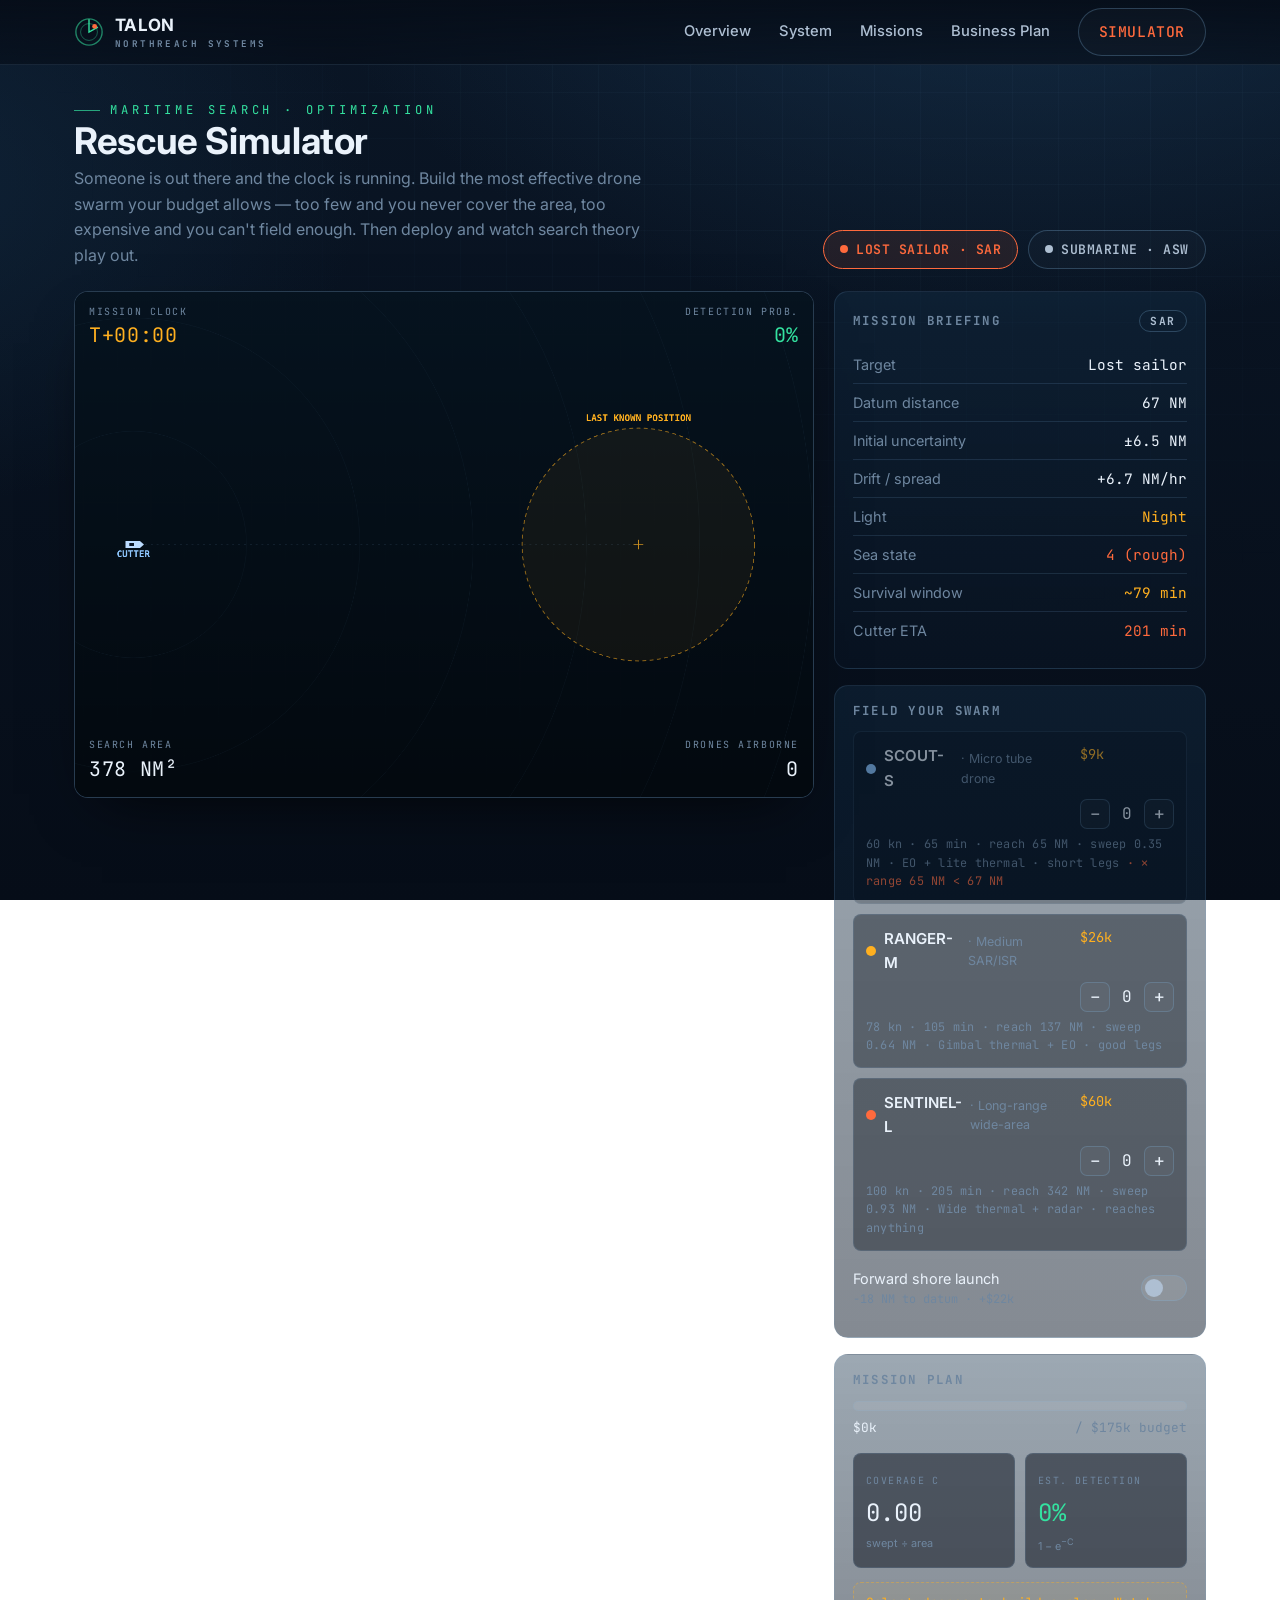
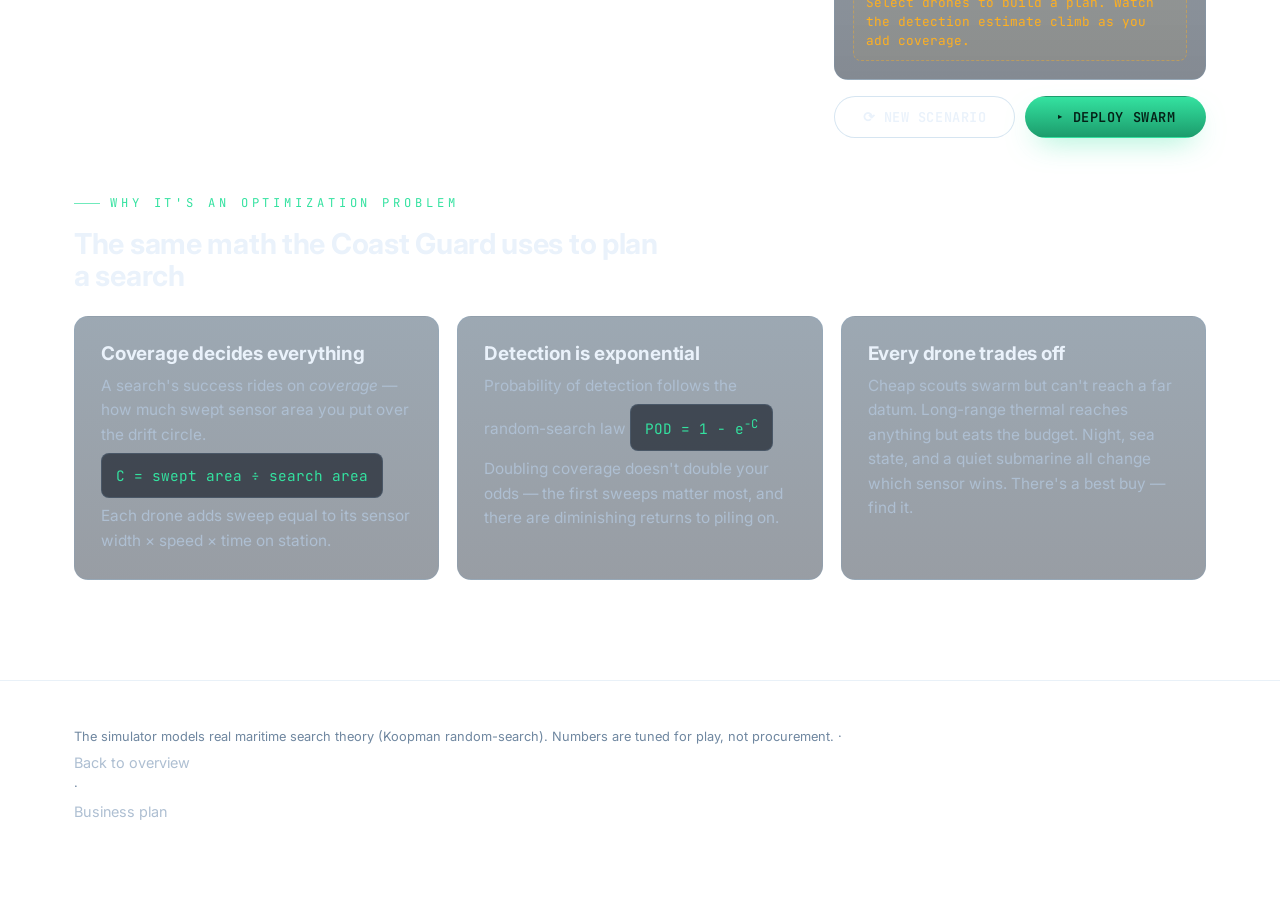
==== game.html @ 3223bbe9 "TALON rescue-drone site: landing, SAR/ASW optimization game, 405W business plan Co-Authored-By: Clau" ====
<!doctype html>
<html lang="en">
<head>
<meta charset="utf-8" />
<meta name="viewport" content="width=device-width, initial-scale=1" />
<title>Rescue Simulator — TALON | Northreach Systems</title>
<meta name="description" content="Field the right drone swarm within budget to find a lost sailor or a submarine before time runs out. A maritime search optimization game." />
<link rel="preconnect" href="https://fonts.googleapis.com">
<link rel="preconnect" href="https://fonts.gstatic.com" crossorigin>
<link href="https://fonts.googleapis.com/css2?family=Inter:wght@400;500;600;700&family=JetBrains+Mono:wght@400;600&display=swap" rel="stylesheet">
<link rel="stylesheet" href="assets/css/style.css" />
<link rel="stylesheet" href="assets/css/game.css" />
<link rel="icon" href="data:image/svg+xml,<svg xmlns='http://www.w3.org/2000/svg' viewBox='0 0 32 32'><circle cx='16' cy='16' r='14' fill='none' stroke='%2334e2a0' stroke-width='2'/><circle cx='16' cy='16' r='3' fill='%23ff6a3d'/></svg>">
</head>
<body>

<nav class="nav">
  <div class="wrap">
    <a class="brand" href="index.html">
      <svg class="mark" viewBox="0 0 32 32" fill="none" aria-hidden="true">
        <circle cx="16" cy="16" r="14" stroke="#34e2a0" stroke-width="1.5" opacity="0.55"/>
        <circle cx="16" cy="16" r="9" stroke="#34e2a0" stroke-width="1" opacity="0.4"/>
        <path d="M16 3 L16 16 L25 11" stroke="#34e2a0" stroke-width="1.5" stroke-linecap="round"/>
        <circle cx="22" cy="10" r="2.6" fill="#ff6a3d"/>
      </svg>
      <span class="wordmark">TALON<small>Northreach Systems</small></span>
    </a>
    <div class="navlinks">
      <a href="index.html">Overview</a>
      <a href="index.html#how">System</a>
      <a href="index.html#use">Missions</a>
      <a href="business-plan.html">Business Plan</a>
      <a href="game.html" class="active btn btn-ghost">Simulator</a>
    </div>
  </div>
</nav>

<main class="sim-shell">
  <div class="wrap">

    <div class="sim-head">
      <div>
        <p class="kicker">Maritime search · optimization</p>
        <h1>Rescue Simulator</h1>
        <p class="muted">Someone is out there and the clock is running. Build the most effective drone swarm your budget allows — too few and you never cover the area, too expensive and you can't field enough. Then deploy and watch search theory play out.</p>
      </div>
      <div class="modes" role="tablist" aria-label="Mission mode">
        <button class="mode-tab sar active" id="modeSar" role="tab"><span class="dot"></span>Lost Sailor · SAR</button>
        <button class="mode-tab asw" id="modeAsw" role="tab"><span class="dot"></span>Submarine · ASW</button>
      </div>
    </div>

    <div class="sim-grid">
      <!-- STAGE -->
      <div class="stage-wrap">
        <canvas id="stage" width="1520" height="1040"></canvas>
        <div class="hud">
          <div class="corner tl">
            <span class="lbl">Mission clock</span>
            <span class="big clk" id="hudClock">T+00:00</span>
          </div>
          <div class="corner tr">
            <span class="lbl">Detection prob.</span>
            <span class="big pod" id="hudPod">—</span>
          </div>
          <div class="corner bl">
            <span class="lbl" id="hudTgtLbl">Search area</span>
            <span class="big" id="hudArea">—</span>
          </div>
          <div class="corner br">
            <span class="lbl">Drones airborne</span>
            <span class="big" id="hudDrones">0</span>
          </div>
        </div>
        <div class="stage-banner" id="banner">
          <div class="head" id="bannerHead"></div>
          <div class="sub" id="bannerSub"></div>
        </div>
      </div>

      <!-- CONTROL RAIL -->
      <div class="rail">
        <div class="card">
          <h3>Mission briefing <span class="pill" id="briefMode">SAR</span></h3>
          <div id="briefBody"></div>
        </div>

        <div class="card">
          <h3>Field your swarm</h3>
          <div class="fleet" id="fleet"></div>
          <div class="toggle-row" style="margin-top:6px;">
            <div class="tlabel">Forward shore launch
              <small id="shoreNote">−18 NM to datum · +$22k</small>
            </div>
            <label class="switch"><input type="checkbox" id="shore"><span class="slot"></span></label>
          </div>
        </div>

        <div class="card">
          <h3>Mission plan</h3>
          <div class="meter">
            <div class="bar"><div class="fill" id="budgetFill"></div></div>
            <div class="nums"><span class="spent" id="spent">$0k</span><span class="muted" id="budget">/ $0k budget</span></div>
          </div>
          <div class="readout" style="margin-top:14px;">
            <div class="ro"><span class="lbl">Coverage&nbsp;C</span><div class="val" id="roC">0.00</div><div class="hint">swept ÷ area</div></div>
            <div class="ro"><span class="lbl">Est. detection</span><div class="val pod" id="roPod">0%</div><div class="hint">1 − e<sup>−C</sup></div></div>
          </div>
          <div class="advisory" id="advisory" style="margin-top:14px;">Select drones to build a plan.</div>
        </div>

        <div class="sim-actions">
          <button class="btn btn-ghost" id="newScenario">⟳ New scenario</button>
          <button class="btn btn-sonar" id="deploy">▸ Deploy swarm</button>
        </div>
      </div>
    </div>

    <!-- EXPLAINER -->
    <section class="sim-explain" style="padding:0;">
      <div class="section-head" style="margin:48px 0 24px;">
        <p class="kicker">Why it's an optimization problem</p>
        <h2 style="font-size:1.8rem;">The same math the Coast Guard uses to plan a search</h2>
      </div>
      <div class="grid cols-3">
        <div class="panel feature">
          <h3>Coverage decides everything</h3>
          <p>A search's success rides on <em>coverage</em> — how much swept sensor area you put over the drift circle. <span class="eq">C = swept area ÷ search area</span> Each drone adds sweep equal to its sensor width × speed × time on station.</p>
        </div>
        <div class="panel feature">
          <h3>Detection is exponential</h3>
          <p>Probability of detection follows the random-search law <span class="eq">POD = 1 − e<sup>−C</sup></span> Doubling coverage doesn't double your odds — the first sweeps matter most, and there are diminishing returns to piling on.</p>
        </div>
        <div class="panel feature">
          <h3>Every drone trades off</h3>
          <p>Cheap scouts swarm but can't reach a far datum. Long-range thermal reaches anything but eats the budget. Night, sea state, and a quiet submarine all change which sensor wins. There's a best buy — find it.</p>
        </div>
      </div>
    </section>

  </div>
</main>

<!-- DEBRIEF MODAL -->
<div class="modal-back" id="modalBack">
  <div class="modal">
    <div class="verdict" id="verdict">—</div>
    <p class="vsub" id="verdictSub"></p>
    <div class="scoreline">
      <div class="s"><strong id="sTime">—</strong><span id="sTimeLbl">Time to find</span></div>
      <div class="s"><strong id="sCost">—</strong><span>Spent</span></div>
      <div class="s"><strong id="sPod">—</strong><span>Detection prob.</span></div>
    </div>
    <div class="grade" id="grade"></div>
    <div class="modal-actions">
      <button class="btn btn-ghost" id="replay">⟳ Re-plan &amp; retry</button>
      <button class="btn btn-primary" id="nextScenario">▸ New scenario</button>
    </div>
  </div>
</div>

<footer>
  <div class="wrap">
    <p class="muted" style="font-size:.8rem;">The simulator models real maritime search theory (Koopman random-search). Numbers are tuned for play, not procurement. · <a href="index.html">Back to overview</a> · <a href="business-plan.html">Business plan</a></p>
  </div>
</footer>

<script src="assets/js/game.js"></script>
</body>
</html>
---- assets/css/style.css ----
/* ============================================================
   TALON — Tube-Launched Maritime Rescue Drones
   Design system + shared site styles
   Northreach Systems
   ============================================================ */

:root {
  /* Core palette — naval ops room */
  --abyss:      #060d18;
  --deep:       #0a1626;
  --navy:       #0e2236;
  --navy-2:     #143049;
  --steel:      #1d4060;
  --hairline:   rgba(120, 170, 210, 0.16);
  --hairline-2: rgba(120, 170, 210, 0.30);

  /* Signal accents */
  --rescue:     #ff6a3d;   /* rescue orange — survivors, alerts, CTAs */
  --rescue-dim: #c0431f;
  --amber:      #ffb020;   /* caution / budget */
  --sonar:      #34e2a0;   /* detection / awareness / go */
  --sonar-dim:  #1c9c6c;
  --ice:        #8fc7ff;   /* cold water / links */
  --ice-soft:   #bcdcff;

  /* Text */
  --ink:        #eaf2fb;
  --ink-soft:   #aebfd2;
  --ink-faint:  #6f87a0;

  /* Type */
  --sans: "Inter", "Segoe UI", system-ui, -apple-system, sans-serif;
  --mono: "JetBrains Mono", "SFMono-Regular", ui-monospace, "Cascadia Mono", Consolas, monospace;

  --maxw: 1180px;
  --radius: 14px;
  --radius-sm: 8px;
  --shadow: 0 24px 60px -28px rgba(0,0,0,0.8);
}

* { box-sizing: border-box; }

html { scroll-behavior: smooth; }

body {
  margin: 0;
  font-family: var(--sans);
  color: var(--ink);
  background:
    radial-gradient(1200px 700px at 80% -10%, rgba(29,64,96,0.55), transparent 60%),
    radial-gradient(900px 600px at -10% 20%, rgba(20,48,73,0.5), transparent 55%),
    linear-gradient(180deg, var(--deep), var(--abyss));
  background-attachment: fixed;
  line-height: 1.6;
  -webkit-font-smoothing: antialiased;
  text-rendering: optimizeLegibility;
}

/* faint moving sonar-grid texture behind everything */
body::before {
  content: "";
  position: fixed; inset: 0;
  background-image:
    linear-gradient(rgba(120,170,210,0.035) 1px, transparent 1px),
    linear-gradient(90deg, rgba(120,170,210,0.035) 1px, transparent 1px);
  background-size: 46px 46px;
  mask-image: radial-gradient(1100px 800px at 70% 0%, #000 30%, transparent 80%);
  pointer-events: none;
  z-index: 0;
}

main, header, footer, section { position: relative; z-index: 1; }

a { color: var(--ice); text-decoration: none; transition: color .18s; }
a:hover { color: var(--ice-soft); }

h1, h2, h3 { line-height: 1.12; letter-spacing: -0.01em; font-weight: 700; margin: 0 0 .5em; }
h1 { font-size: clamp(2.3rem, 5.2vw, 4.1rem); }
h2 { font-size: clamp(1.7rem, 3.4vw, 2.6rem); }
h3 { font-size: 1.18rem; }

p { margin: 0 0 1rem; color: var(--ink-soft); }
.lead { font-size: 1.2rem; color: var(--ink); }

.wrap { max-width: var(--maxw); margin: 0 auto; padding: 0 24px; }
section { padding: 88px 0; }
.muted { color: var(--ink-faint); }
.mono { font-family: var(--mono); }

/* eyebrow / kicker */
.kicker {
  font-family: var(--mono);
  font-size: .76rem;
  letter-spacing: 0.32em;
  text-transform: uppercase;
  color: var(--sonar);
  margin: 0 0 14px;
  display: inline-flex; align-items: center; gap: 10px;
}
.kicker::before {
  content: ""; width: 26px; height: 1px; background: var(--sonar); opacity: .7;
}

/* ---------- Top nav ---------- */
.nav {
  position: sticky; top: 0; z-index: 50;
  backdrop-filter: blur(14px);
  background: linear-gradient(180deg, rgba(6,13,24,0.92), rgba(6,13,24,0.6));
  border-bottom: 1px solid var(--hairline);
}
.nav .wrap { display: flex; align-items: center; justify-content: space-between; height: 64px; }
.brand { display: flex; align-items: center; gap: 11px; font-weight: 700; color: var(--ink); letter-spacing: .02em; }
.brand:hover { color: var(--ink); }
.brand .mark {
  width: 30px; height: 30px; flex: none;
}
.brand .wordmark { font-size: 1.06rem; }
.brand .wordmark b { color: var(--rescue); }
.brand small { display: block; font-family: var(--mono); font-size: .58rem; letter-spacing: .26em; color: var(--ink-faint); text-transform: uppercase; margin-top: -2px;}
.navlinks { display: flex; align-items: center; gap: 28px; }
.navlinks a { color: var(--ink-soft); font-size: .92rem; font-weight: 500; }
.navlinks a:hover { color: var(--ink); }
.navlinks a.active { color: var(--rescue); }
@media (max-width: 720px) {
  .navlinks a:not(.btn) { display: none; }
}

/* ---------- Buttons ---------- */
.btn {
  display: inline-flex; align-items: center; gap: 9px;
  font-family: var(--mono); font-size: .85rem; letter-spacing: .04em;
  padding: 11px 20px; border-radius: 999px;
  border: 1px solid transparent; cursor: pointer; font-weight: 600;
  transition: transform .15s, box-shadow .2s, background .2s, border-color .2s;
  text-transform: uppercase;
}
.btn:active { transform: translateY(1px); }
.btn-primary {
  background: linear-gradient(180deg, var(--rescue), var(--rescue-dim));
  color: #1a0a04; box-shadow: 0 12px 30px -12px rgba(255,106,61,0.7);
}
.btn-primary:hover { color: #1a0a04; box-shadow: 0 16px 40px -12px rgba(255,106,61,0.85); transform: translateY(-1px); }
.btn-ghost { border-color: var(--hairline-2); color: var(--ink); background: rgba(255,255,255,0.02); }
.btn-ghost:hover { border-color: var(--sonar); color: var(--ink); }
.btn-sonar { background: linear-gradient(180deg, var(--sonar), var(--sonar-dim)); color: #042016; box-shadow: 0 12px 30px -12px rgba(52,226,160,0.6); }
.btn-sonar:hover { color: #042016; transform: translateY(-1px); }
.btn[disabled] { opacity: .4; cursor: not-allowed; }

/* ---------- Hero ---------- */
.hero { padding: 96px 0 60px; overflow: hidden; }
.hero .wrap { display: grid; grid-template-columns: 1.05fr 0.95fr; gap: 48px; align-items: center; }
@media (max-width: 940px){ .hero .wrap { grid-template-columns: 1fr; } }
.hero h1 span.hl { color: var(--rescue); }
.hero .lead { max-width: 40ch; }
.hero-cta { display: flex; gap: 14px; flex-wrap: wrap; margin-top: 26px; }
.hero-stats { display: flex; gap: 30px; margin-top: 40px; flex-wrap: wrap; }
.hero-stats .stat strong { display: block; font-family: var(--mono); font-size: 1.8rem; color: var(--sonar); letter-spacing: -0.02em; }
.hero-stats .stat span { font-size: .8rem; color: var(--ink-faint); text-transform: uppercase; letter-spacing: .12em; }

/* hero art — radar scope */
.scope {
  aspect-ratio: 1; width: 100%; max-width: 460px; margin-left: auto;
  border-radius: 50%; position: relative;
  background: radial-gradient(circle at 50% 50%, rgba(52,226,160,0.08), rgba(10,22,38,0.0) 70%), var(--abyss);
  border: 1px solid var(--hairline-2);
  box-shadow: inset 0 0 80px rgba(52,226,160,0.06), var(--shadow);
  overflow: hidden;
}
.scope .ring { position: absolute; inset: 0; border-radius: 50%; border: 1px solid rgba(52,226,160,0.18); margin: auto; }
.scope .ring.r2 { inset: 18%; }
.scope .ring.r3 { inset: 36%; }
.scope .ring.r4 { inset: 54%; }
.scope .cross-h, .scope .cross-v { position: absolute; background: rgba(52,226,160,0.14); }
.scope .cross-h { left: 0; right: 0; top: 50%; height: 1px; }
.scope .cross-v { top: 0; bottom: 0; left: 50%; width: 1px; }
.scope .sweep {
  position: absolute; inset: 0; border-radius: 50%;
  background: conic-gradient(from 0deg, rgba(52,226,160,0.0) 0deg, rgba(52,226,160,0.0) 300deg, rgba(52,226,160,0.28) 350deg, rgba(52,226,160,0.55) 360deg);
  animation: sweep 4s linear infinite;
}
@keyframes sweep { to { transform: rotate(360deg); } }
.scope .blip {
  position: absolute; width: 11px; height: 11px; border-radius: 50%;
  background: var(--rescue); box-shadow: 0 0 14px 3px rgba(255,106,61,0.8);
  animation: ping 4s ease-out infinite;
}
.scope .blip.b1 { top: 33%; left: 62%; animation-delay: .6s; }
.scope .blip.b2 { top: 60%; left: 40%; animation-delay: 2.1s; }
@keyframes ping { 0%,70%{ opacity: 0; transform: scale(.4);} 78%{opacity:1; transform: scale(1);} 100%{opacity:.15; transform: scale(1);} }
.scope .ship { position: absolute; top: 50%; left: 50%; width: 9px; height: 9px; transform: translate(-50%,-50%); background: var(--ice); border-radius: 2px; box-shadow: 0 0 10px var(--ice); }

@media (prefers-reduced-motion: reduce){ .scope .sweep, .scope .blip { animation: none; } }

/* ---------- Cards / panels ---------- */
.panel {
  background: linear-gradient(180deg, rgba(20,48,73,0.42), rgba(10,22,38,0.42));
  border: 1px solid var(--hairline);
  border-radius: var(--radius);
  padding: 26px;
}
.panel:hover { border-color: var(--hairline-2); }

.grid { display: grid; gap: 22px; }
.grid.cols-3 { grid-template-columns: repeat(3, 1fr); }
.grid.cols-2 { grid-template-columns: repeat(2, 1fr); }
.grid.cols-4 { grid-template-columns: repeat(4, 1fr); }
@media (max-width: 900px){ .grid.cols-3, .grid.cols-4 { grid-template-columns: 1fr 1fr; } }
@media (max-width: 600px){ .grid.cols-2, .grid.cols-3, .grid.cols-4 { grid-template-columns: 1fr; } }

.feature .ic {
  width: 42px; height: 42px; border-radius: 10px; display: grid; place-items: center;
  background: rgba(52,226,160,0.1); border: 1px solid rgba(52,226,160,0.22); margin-bottom: 16px;
  color: var(--sonar);
}
.feature h3 { color: var(--ink); }
.feature p { font-size: .96rem; margin: 0; }

.section-head { max-width: 60ch; margin-bottom: 44px; }

/* use-case split */
.usecase { display: grid; grid-template-columns: 1fr 1fr; gap: 22px; }
@media (max-width: 820px){ .usecase { grid-template-columns: 1fr; } }
.usecase .panel { padding: 30px; }
.usecase .tag {
  font-family: var(--mono); font-size: .72rem; letter-spacing: .2em; text-transform: uppercase;
  padding: 5px 12px; border-radius: 999px; display: inline-block; margin-bottom: 16px;
}
.usecase .tag.sar { color: var(--rescue); background: rgba(255,106,61,0.12); border: 1px solid rgba(255,106,61,0.3); }
.usecase .tag.isr { color: var(--sonar); background: rgba(52,226,160,0.1); border: 1px solid rgba(52,226,160,0.3); }
.usecase ul { margin: 14px 0 0; padding: 0; list-style: none; }
.usecase li { padding: 8px 0 8px 26px; position: relative; color: var(--ink-soft); font-size: .96rem; border-top: 1px solid var(--hairline); }
.usecase li:first-child { border-top: none; }
.usecase li::before { content: "▸"; position: absolute; left: 4px; color: var(--sonar); }

/* timeline / story */
.story { display: grid; gap: 0; counter-reset: step; }
.story .step { display: grid; grid-template-columns: 64px 1fr; gap: 20px; padding: 22px 0; border-top: 1px solid var(--hairline); }
.story .step:first-child { border-top: none; }
.story .step .n {
  counter-increment: step; font-family: var(--mono); font-size: 1.1rem; color: var(--rescue);
  width: 46px; height: 46px; border-radius: 50%; display: grid; place-items: center;
  border: 1px solid rgba(255,106,61,0.4); background: rgba(255,106,61,0.06);
}
.story .step h3 { color: var(--ink); margin-bottom: 4px; }
.story .step p { margin: 0; }
.story .step .clock { font-family: var(--mono); color: var(--amber); font-size: .82rem; letter-spacing: .08em; }

/* stat strip */
.strip { display: grid; grid-template-columns: repeat(4,1fr); gap: 1px; background: var(--hairline); border-radius: var(--radius); overflow: hidden; border: 1px solid var(--hairline); }
@media (max-width: 700px){ .strip { grid-template-columns: 1fr 1fr; } }
.strip .cell { background: var(--deep); padding: 26px 22px; }
.strip .cell strong { display: block; font-family: var(--mono); font-size: 2rem; color: var(--ink); letter-spacing: -.02em; }
.strip .cell strong.acc { color: var(--rescue); }
.strip .cell strong.son { color: var(--sonar); }
.strip .cell span { font-size: .82rem; color: var(--ink-faint); }

/* CTA banner */
.cta-band { text-align: center; padding: 76px 0; }
.cta-band .panel { padding: 52px; background: linear-gradient(180deg, rgba(255,106,61,0.1), rgba(10,22,38,0.4)); border-color: rgba(255,106,61,0.25); }

/* footer */
footer { border-top: 1px solid var(--hairline); padding: 46px 0 60px; margin-top: 40px; }
footer .wrap { display: flex; justify-content: space-between; gap: 24px; flex-wrap: wrap; align-items: flex-start; }
footer .col h4 { font-family: var(--mono); font-size: .72rem; letter-spacing: .2em; text-transform: uppercase; color: var(--ink-faint); margin: 0 0 12px; }
footer a { display: block; color: var(--ink-soft); font-size: .9rem; padding: 3px 0; }
footer .fineprint { color: var(--ink-faint); font-size: .8rem; max-width: 34ch; }

/* generic helpers */
.center { text-align: center; }
.mt-0 { margin-top: 0; } .mb-0 { margin-bottom: 0; }
.divider { height: 1px; background: var(--hairline); border: none; margin: 0; }
.pill { font-family: var(--mono); font-size: .7rem; letter-spacing: .14em; text-transform: uppercase; padding: 4px 10px; border-radius: 999px; border: 1px solid var(--hairline-2); color: var(--ink-soft); }
---- assets/css/game.css ----
/* ============================================================
   TALON Rescue Simulator — game-specific styles
   ============================================================ */

.sim-shell { padding: 28px 0 60px; }
.sim-head { display:flex; align-items:flex-end; justify-content:space-between; gap:20px; flex-wrap:wrap; margin-bottom: 22px; }
.sim-head h1 { font-size: clamp(1.6rem, 3vw, 2.3rem); margin:0; }
.sim-head p { margin:.3rem 0 0; max-width: 58ch; }

/* mode tabs */
.modes { display:flex; gap:10px; }
.mode-tab {
  font-family: var(--mono); font-size:.82rem; letter-spacing:.04em; text-transform:uppercase;
  padding:10px 16px; border-radius:999px; cursor:pointer; font-weight:600;
  border:1px solid var(--hairline-2); color:var(--ink-soft); background:rgba(255,255,255,0.02);
  display:inline-flex; align-items:center; gap:8px; transition:.18s;
}
.mode-tab .dot { width:8px; height:8px; border-radius:50%; background:currentColor; }
.mode-tab:hover { color:var(--ink); }
.mode-tab.active.sar { color:var(--rescue); border-color:var(--rescue); background:rgba(255,106,61,0.1); }
.mode-tab.active.asw { color:var(--sonar); border-color:var(--sonar); background:rgba(52,226,160,0.1); }

/* layout: canvas + control rail */
.sim-grid { display:grid; grid-template-columns: 1fr 372px; gap:20px; align-items:start; }
@media (max-width: 980px){ .sim-grid { grid-template-columns: 1fr; } }

.stage-wrap {
  position:relative; border:1px solid var(--hairline-2); border-radius:var(--radius);
  overflow:hidden; background:var(--abyss); box-shadow: var(--shadow);
}
#stage { display:block; width:100%; height:auto; background:#04101c; }

/* HUD overlay on canvas */
.hud { position:absolute; inset:0; pointer-events:none; font-family:var(--mono); }
.hud .corner { position:absolute; padding:12px 14px; font-size:.72rem; letter-spacing:.06em; color:var(--ink-soft); }
.hud .tl { top:0; left:0; }
.hud .tr { top:0; right:0; text-align:right; }
.hud .bl { bottom:0; left:0; }
.hud .br { bottom:0; right:0; text-align:right; }
.hud .big { font-size:1.25rem; color:var(--ink); }
.hud .lbl { color:var(--ink-faint); font-size:.62rem; text-transform:uppercase; letter-spacing:.16em; display:block; }
.hud .pod { color:var(--sonar); }
.hud .clk { color:var(--amber); }

.stage-banner {
  position:absolute; top:50%; left:50%; transform:translate(-50%,-50%);
  font-family:var(--mono); text-align:center; pointer-events:none; opacity:0; transition:opacity .4s;
}
.stage-banner.show { opacity:1; }
.stage-banner .head { font-size:1.8rem; font-weight:700; letter-spacing:.04em; }
.stage-banner .sub { font-size:.82rem; color:var(--ink-soft); margin-top:6px; letter-spacing:.1em; }

/* control rail */
.rail { display:flex; flex-direction:column; gap:16px; }
.card { background: linear-gradient(180deg, rgba(20,48,73,0.42), rgba(10,22,38,0.5)); border:1px solid var(--hairline); border-radius:var(--radius); padding:18px; }
.card h3 { font-size:.78rem; font-family:var(--mono); letter-spacing:.18em; text-transform:uppercase; color:var(--ink-faint); margin:0 0 14px; display:flex; justify-content:space-between; align-items:center;}

/* briefing rows */
.brief-row { display:flex; justify-content:space-between; padding:7px 0; border-top:1px solid var(--hairline); font-size:.9rem; }
.brief-row:first-of-type { border-top:none; }
.brief-row .k { color:var(--ink-faint); }
.brief-row .v { font-family:var(--mono); color:var(--ink); }
.brief-row .v.warn { color:var(--amber); }
.brief-row .v.bad { color:var(--rescue); }
.brief-row .v.good { color:var(--sonar); }

/* drone catalog rows */
.fleet { display:flex; flex-direction:column; gap:10px; }
.drone {
  display:grid; grid-template-columns: 1fr auto; gap:6px 12px;
  padding:12px; border:1px solid var(--hairline); border-radius:var(--radius-sm);
  background:rgba(6,13,24,0.4); transition:border-color .15s;
}
.drone.reachable-no { opacity:.55; }
.drone .dname { font-weight:600; font-size:.94rem; display:flex; align-items:center; gap:8px; }
.drone .dname .swatch { width:10px; height:10px; border-radius:50%; flex:none; }
.drone .dcost { font-family:var(--mono); color:var(--amber); font-size:.85rem; }
.drone .dspec { grid-column:1 / -1; font-size:.74rem; color:var(--ink-faint); font-family:var(--mono); letter-spacing:.02em; }
.drone .dspec .reach-flag { color:var(--rescue); }
.stepper { display:flex; align-items:center; gap:0; grid-column:2; align-self:center; }
.stepper button {
  width:30px; height:30px; border:1px solid var(--hairline-2); background:rgba(255,255,255,0.03);
  color:var(--ink); font-size:1.1rem; cursor:pointer; line-height:1; border-radius:7px; font-family:var(--mono);
}
.stepper button:hover { border-color:var(--sonar); color:var(--sonar); }
.stepper .count { width:34px; text-align:center; font-family:var(--mono); font-size:1rem; }

/* toggles */
.toggle-row { display:flex; align-items:center; justify-content:space-between; padding:10px 0; }
.toggle-row .tlabel { font-size:.9rem; }
.toggle-row .tlabel small { display:block; color:var(--ink-faint); font-size:.74rem; font-family:var(--mono); }
.switch { position:relative; width:46px; height:26px; flex:none; }
.switch input { opacity:0; width:0; height:0; }
.switch .slot { position:absolute; inset:0; background:rgba(255,255,255,0.08); border:1px solid var(--hairline-2); border-radius:999px; transition:.2s; cursor:pointer; }
.switch .slot::before { content:""; position:absolute; width:18px; height:18px; left:3px; top:3px; background:var(--ink-soft); border-radius:50%; transition:.2s; }
.switch input:checked + .slot { background:rgba(52,226,160,0.25); border-color:var(--sonar); }
.switch input:checked + .slot::before { transform:translateX(20px); background:var(--sonar); }

/* budget + readout */
.meter { margin-top:4px; }
.meter .bar { height:10px; border-radius:999px; background:rgba(255,255,255,0.06); overflow:hidden; border:1px solid var(--hairline); }
.meter .fill { height:100%; background:linear-gradient(90deg, var(--sonar), var(--amber)); width:0%; transition:width .25s; }
.meter .fill.over { background:linear-gradient(90deg, var(--rescue), var(--rescue-dim)); }
.meter .nums { display:flex; justify-content:space-between; font-family:var(--mono); font-size:.8rem; margin-top:7px; }
.meter .nums .spent { color:var(--ink); } .meter .nums .spent.over { color:var(--rescue); }

.readout { display:grid; grid-template-columns:1fr 1fr; gap:10px; }
.readout .ro { background:rgba(6,13,24,0.5); border:1px solid var(--hairline); border-radius:var(--radius-sm); padding:12px; }
.readout .ro .lbl { font-size:.62rem; text-transform:uppercase; letter-spacing:.14em; color:var(--ink-faint); font-family:var(--mono); }
.readout .ro .val { font-family:var(--mono); font-size:1.5rem; color:var(--ink); margin-top:3px; }
.readout .ro .val.pod { color:var(--sonar); }
.readout .ro .val.warn { color:var(--amber); }
.readout .ro .val.bad { color:var(--rescue); }
.readout .ro .hint { font-size:.68rem; color:var(--ink-faint); margin-top:2px; }

.advisory { font-size:.8rem; color:var(--amber); font-family:var(--mono); line-height:1.5; padding:10px 12px; border:1px dashed rgba(255,176,32,0.4); border-radius:var(--radius-sm); background:rgba(255,176,32,0.05); }
.advisory.good { color:var(--sonar); border-color:rgba(52,226,160,0.35); background:rgba(52,226,160,0.05); }

.sim-actions { display:flex; gap:10px; }
.sim-actions .btn { flex:1; justify-content:center; }

/* debrief modal */
.modal-back { position:fixed; inset:0; background:rgba(4,8,16,0.78); backdrop-filter:blur(6px); z-index:100; display:none; align-items:center; justify-content:center; padding:24px; }
.modal-back.show { display:flex; }
.modal { max-width:560px; width:100%; background:linear-gradient(180deg, var(--navy), var(--deep)); border:1px solid var(--hairline-2); border-radius:var(--radius); padding:32px; box-shadow:var(--shadow); }
.modal .verdict { font-family:var(--mono); font-size:2rem; font-weight:700; margin:0 0 4px; letter-spacing:.02em; }
.modal .verdict.found { color:var(--sonar); }
.modal .verdict.lost { color:var(--rescue); }
.modal .vsub { color:var(--ink-soft); margin-bottom:22px; }
.modal .scoreline { display:grid; grid-template-columns:repeat(3,1fr); gap:1px; background:var(--hairline); border:1px solid var(--hairline); border-radius:var(--radius-sm); overflow:hidden; margin-bottom:20px; }
.modal .scoreline .s { background:var(--deep); padding:16px; text-align:center; }
.modal .scoreline .s strong { display:block; font-family:var(--mono); font-size:1.4rem; color:var(--ink); }
.modal .scoreline .s span { font-size:.7rem; color:var(--ink-faint); text-transform:uppercase; letter-spacing:.1em; }
.modal .grade { font-family:var(--mono); font-size:.85rem; padding:14px 16px; border-radius:var(--radius-sm); margin-bottom:22px; line-height:1.6; }
.modal .grade.a { background:rgba(52,226,160,0.08); border:1px solid rgba(52,226,160,0.3); color:var(--ice-soft); }
.modal .grade.b { background:rgba(255,176,32,0.07); border:1px solid rgba(255,176,32,0.3); color:var(--ice-soft); }
.modal .grade.c { background:rgba(255,106,61,0.08); border:1px solid rgba(255,106,61,0.3); color:var(--ice-soft); }
.modal .grade .badge { font-weight:600; }
.modal-actions { display:flex; gap:12px; }
.modal-actions .btn { flex:1; justify-content:center; }

/* explainer below sim */
.sim-explain { margin-top:48px; }
.sim-explain .grid { gap:18px; }
.eq { font-family:var(--mono); color:var(--sonar); background:rgba(6,13,24,0.6); border:1px solid var(--hairline); border-radius:var(--radius-sm); padding:10px 14px; display:inline-block; margin:6px 0; font-size:.9rem; }
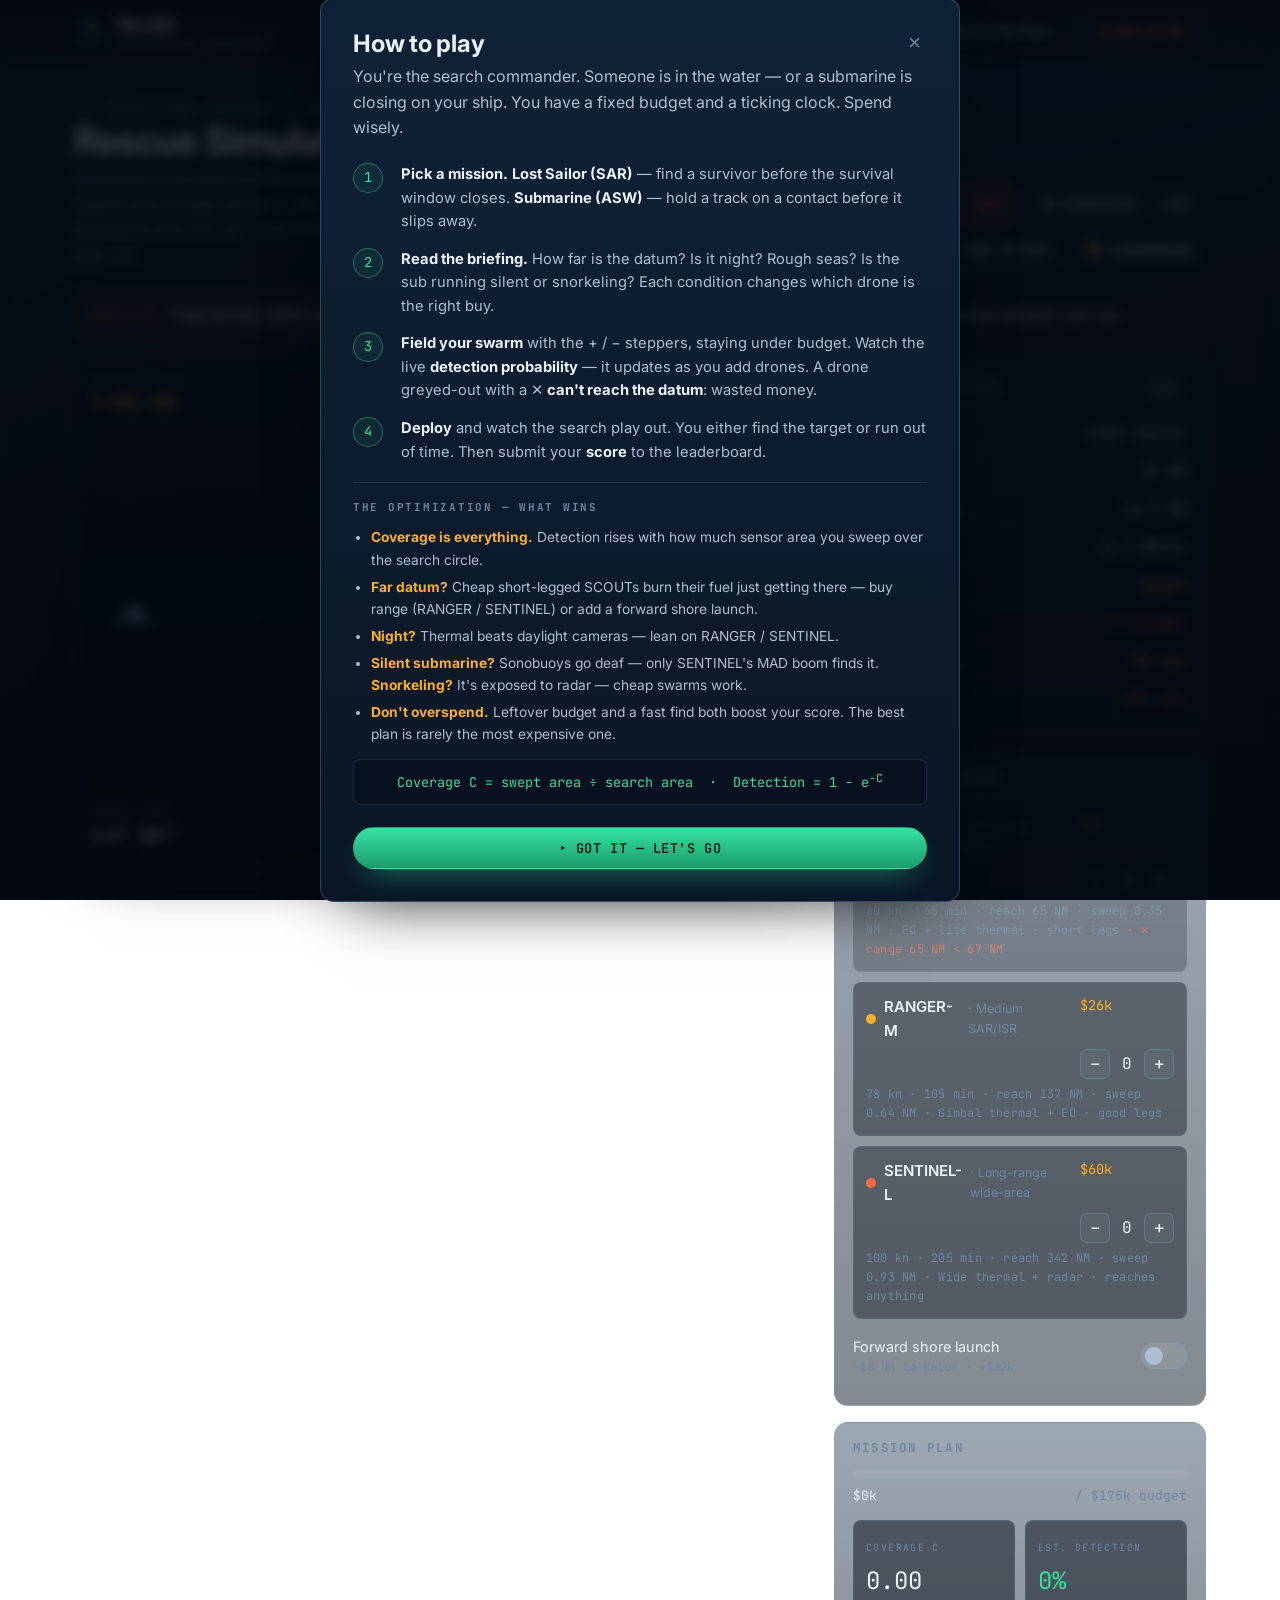
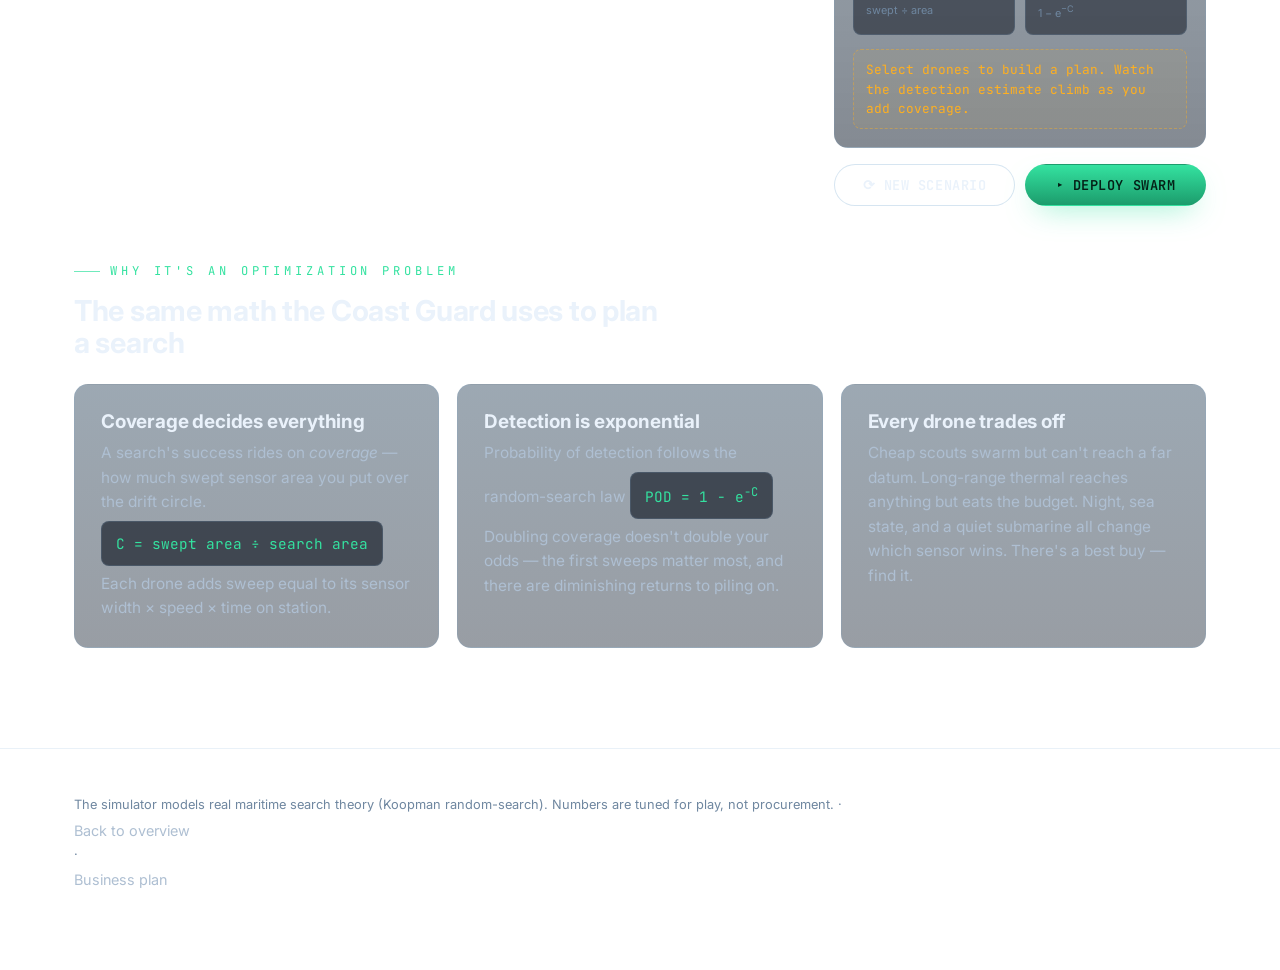
==== commit 56c71231: "Add how-to-play rules, scoring, and leaderboard (local board live; Cloudflare Worker ready for globa" ====
--- a/game.html
+++ b/game.html
@@ -44,11 +44,19 @@
         <h1>Rescue Simulator</h1>
         <p class="muted">Someone is out there and the clock is running. Build the most effective drone swarm your budget allows — too few and you never cover the area, too expensive and you can't field enough. Then deploy and watch search theory play out.</p>
       </div>
-      <div class="modes" role="tablist" aria-label="Mission mode">
-        <button class="mode-tab sar active" id="modeSar" role="tab"><span class="dot"></span>Lost Sailor · SAR</button>
-        <button class="mode-tab asw" id="modeAsw" role="tab"><span class="dot"></span>Submarine · ASW</button>
-      </div>
-    </div>
+      <div class="head-right">
+        <div class="modes" role="tablist" aria-label="Mission mode">
+          <button class="mode-tab sar active" id="modeSar" role="tab"><span class="dot"></span>Lost Sailor · SAR</button>
+          <button class="mode-tab asw" id="modeAsw" role="tab"><span class="dot"></span>Submarine · ASW</button>
+        </div>
+        <div class="head-actions">
+          <button class="btn btn-ghost btn-sm" id="howto">？ How to play</button>
+          <button class="btn btn-ghost btn-sm" id="showLb">🏆 Leaderboard</button>
+        </div>
+      </div>
+    </div>
+
+    <div class="objective" id="objective"></div>
 
     <div class="sim-grid">
       <!-- STAGE -->
@@ -152,6 +160,17 @@
       <div class="s"><strong id="sPod">—</strong><span>Detection prob.</span></div>
     </div>
     <div class="grade" id="grade"></div>
+
+    <div class="score-box">
+      <div class="score-main"><span class="lbl">Mission score</span><strong id="missionScore">0</strong></div>
+      <div class="score-sub" id="scoreBreak"></div>
+    </div>
+    <div class="submit-row" id="submitRow">
+      <input id="playerName" maxlength="14" placeholder="Your name / initials" autocomplete="off" />
+      <button class="btn btn-sonar" id="submitScore">Submit score</button>
+      <span class="submit-status" id="submitStatus"></span>
+    </div>
+
     <div class="modal-actions">
       <button class="btn btn-ghost" id="replay">⟳ Re-plan &amp; retry</button>
       <button class="btn btn-primary" id="nextScenario">▸ New scenario</button>
@@ -159,6 +178,52 @@
   </div>
 </div>
 
+<!-- HOW TO PLAY MODAL -->
+<div class="modal-back" id="htpBack">
+  <div class="modal wide">
+    <button class="mclose" id="htpClose" aria-label="close">×</button>
+    <h2 class="mtitle">How to play</h2>
+    <p class="vsub">You're the search commander. Someone is in the water — or a submarine is closing on your ship. You have a fixed budget and a ticking clock. Spend wisely.</p>
+
+    <div class="htp-steps">
+      <div class="s"><div class="n">1</div><p><b>Pick a mission.</b> <b>Lost Sailor (SAR)</b> — find a survivor before the survival window closes. <b>Submarine (ASW)</b> — hold a track on a contact before it slips away.</p></div>
+      <div class="s"><div class="n">2</div><p><b>Read the briefing.</b> How far is the datum? Is it night? Rough seas? Is the sub running silent or snorkeling? Each condition changes which drone is the right buy.</p></div>
+      <div class="s"><div class="n">3</div><p><b>Field your swarm</b> with the + / − steppers, staying under budget. Watch the live <b>detection probability</b> — it updates as you add drones. A drone greyed-out with a ✕ <b>can't reach the datum</b>: wasted money.</p></div>
+      <div class="s"><div class="n">4</div><p><b>Deploy</b> and watch the search play out. You either find the target or run out of time. Then submit your <b>score</b> to the leaderboard.</p></div>
+    </div>
+
+    <div class="htp-tips">
+      <h4>The optimization — what wins</h4>
+      <ul>
+        <li><b>Coverage is everything.</b> Detection rises with how much sensor area you sweep over the search circle.</li>
+        <li><b>Far datum?</b> Cheap short-legged SCOUTs burn their fuel just getting there — buy range (RANGER / SENTINEL) or add a forward shore launch.</li>
+        <li><b>Night?</b> Thermal beats daylight cameras — lean on RANGER / SENTINEL.</li>
+        <li><b>Silent submarine?</b> Sonobuoys go deaf — only SENTINEL's MAD boom finds it. <b>Snorkeling?</b> It's exposed to radar — cheap swarms work.</li>
+        <li><b>Don't overspend.</b> Leftover budget and a fast find both boost your score. The best plan is rarely the most expensive one.</li>
+      </ul>
+      <div class="htp-formula">Coverage&nbsp;C = swept area ÷ search area&nbsp;&nbsp;·&nbsp;&nbsp;Detection = 1 − e<sup>−C</sup></div>
+    </div>
+
+    <div class="modal-actions" style="margin-top:22px;">
+      <button class="btn btn-sonar" id="htpStart" style="flex:1;justify-content:center;">▸ Got it — let's go</button>
+    </div>
+  </div>
+</div>
+
+<!-- LEADERBOARD MODAL -->
+<div class="modal-back" id="lbBack">
+  <div class="modal wide">
+    <button class="mclose" id="lbClose" aria-label="close">×</button>
+    <h2 class="mtitle">🏆 Leaderboard</h2>
+    <div class="lb-modes">
+      <button class="lb-tab active" id="lbTabSar" data-m="sar">Lost Sailor · SAR</button>
+      <button class="lb-tab" id="lbTabAsw" data-m="asw">Submarine · ASW</button>
+    </div>
+    <div class="lb-scope" id="lbScope"></div>
+    <div id="lbBody"></div>
+  </div>
+</div>
+
 <footer>
   <div class="wrap">
     <p class="muted" style="font-size:.8rem;">The simulator models real maritime search theory (Koopman random-search). Numbers are tuned for play, not procurement. · <a href="index.html">Back to overview</a> · <a href="business-plan.html">Business plan</a></p>
--- a/assets/css/game.css
+++ b/assets/css/game.css
@@ -143,3 +143,74 @@
 .sim-explain { margin-top:48px; }
 .sim-explain .grid { gap:18px; }
 .eq { font-family:var(--mono); color:var(--sonar); background:rgba(6,13,24,0.6); border:1px solid var(--hairline); border-radius:var(--radius-sm); padding:10px 14px; display:inline-block; margin:6px 0; font-size:.9rem; }
+
+/* ============================================================
+   How-to-play, objective, scoring & leaderboard
+   ============================================================ */
+.head-right { display:flex; flex-direction:column; align-items:flex-end; gap:10px; }
+.head-actions { display:flex; gap:8px; }
+.btn-sm { padding:8px 13px; font-size:.74rem; }
+@media (max-width:980px){ .head-right { align-items:flex-start; } }
+
+/* objective strip */
+.objective {
+  display:flex; align-items:center; gap:12px; margin-bottom:18px;
+  padding:12px 16px; border:1px solid var(--hairline); border-radius:var(--radius-sm);
+  background:linear-gradient(90deg, rgba(255,106,61,0.07), rgba(10,22,38,0.2));
+  font-size:.92rem;
+}
+.objective .tag { font-family:var(--mono); font-size:.64rem; letter-spacing:.16em; text-transform:uppercase; color:var(--rescue); flex:none; }
+.objective.asw { background:linear-gradient(90deg, rgba(52,226,160,0.07), rgba(10,22,38,0.2)); }
+.objective.asw .tag { color:var(--sonar); }
+.objective b { color:var(--ink); }
+
+/* generic modal reuse for htp + leaderboard */
+.modal.wide { max-width:640px; }
+.modal h2.mtitle { font-size:1.5rem; margin:0 0 6px; display:flex; align-items:center; gap:10px; }
+.modal .mclose { float:right; background:none; border:none; color:var(--ink-faint); font-size:1.4rem; cursor:pointer; line-height:1; }
+.modal .mclose:hover { color:var(--ink); }
+
+/* how-to-play content */
+.htp-steps { display:flex; flex-direction:column; gap:14px; margin:18px 0 6px; }
+.htp-steps .s { display:grid; grid-template-columns:34px 1fr; gap:14px; align-items:start; }
+.htp-steps .s .n { width:30px; height:30px; border-radius:50%; display:grid; place-items:center; font-family:var(--mono); font-size:.85rem; color:var(--sonar); border:1px solid rgba(52,226,160,0.4); background:rgba(52,226,160,0.06); }
+.htp-steps .s p { margin:0; font-size:.92rem; }
+.htp-steps .s p b { color:var(--ink); }
+.htp-tips { margin-top:18px; border-top:1px solid var(--hairline); padding-top:16px; }
+.htp-tips h4 { font-family:var(--mono); font-size:.68rem; letter-spacing:.16em; text-transform:uppercase; color:var(--ink-faint); margin:0 0 10px; }
+.htp-tips ul { margin:0; padding-left:18px; }
+.htp-tips li { font-size:.86rem; color:var(--ink-soft); margin:5px 0; }
+.htp-tips li b { color:var(--amber); }
+.htp-formula { font-family:var(--mono); color:var(--sonar); background:rgba(6,13,24,0.6); border:1px solid var(--hairline); border-radius:var(--radius-sm); padding:10px 14px; margin:14px 0 0; font-size:.84rem; text-align:center; }
+
+/* score block in debrief */
+.score-box { display:flex; align-items:center; justify-content:space-between; gap:16px; padding:16px 18px; border-radius:var(--radius-sm); background:linear-gradient(90deg, rgba(52,226,160,0.08), rgba(10,22,38,0.3)); border:1px solid rgba(52,226,160,0.25); margin-bottom:16px; }
+.score-box .score-main { display:flex; flex-direction:column; }
+.score-box .score-main .lbl { font-family:var(--mono); font-size:.62rem; letter-spacing:.16em; text-transform:uppercase; color:var(--ink-faint); }
+.score-box .score-main strong { font-family:var(--mono); font-size:2.1rem; color:var(--sonar); line-height:1; margin-top:3px; }
+.score-box .score-sub { font-family:var(--mono); font-size:.7rem; color:var(--ink-faint); text-align:right; line-height:1.7; }
+.score-box .score-sub span.pos { color:var(--sonar); }
+
+.submit-row { display:flex; gap:8px; align-items:center; margin-bottom:18px; }
+.submit-row input { flex:1; background:rgba(6,13,24,0.6); border:1px solid var(--hairline-2); border-radius:var(--radius-sm); color:var(--ink); padding:10px 12px; font-family:var(--mono); font-size:.9rem; }
+.submit-row input:focus { outline:none; border-color:var(--sonar); }
+.submit-row .submit-status { font-family:var(--mono); font-size:.74rem; color:var(--sonar); flex:none; }
+
+/* leaderboard */
+.lb-modes { display:flex; gap:8px; margin:14px 0 6px; }
+.lb-tab { font-family:var(--mono); font-size:.74rem; letter-spacing:.04em; text-transform:uppercase; padding:8px 14px; border-radius:999px; cursor:pointer; border:1px solid var(--hairline-2); color:var(--ink-soft); background:rgba(255,255,255,0.02); }
+.lb-tab.active { color:var(--ink); border-color:var(--sonar); background:rgba(52,226,160,0.08); }
+.lb-scope { font-family:var(--mono); font-size:.68rem; color:var(--ink-faint); margin:6px 0 12px; }
+.lb-scope .badge { color:var(--sonar); }
+.lb-scope .badge.local { color:var(--amber); }
+.lb-table { width:100%; border-collapse:collapse; font-family:var(--mono); font-size:.84rem; }
+.lb-table th { text-align:left; color:var(--ink-faint); font-size:.64rem; letter-spacing:.1em; text-transform:uppercase; padding:8px 10px; border-bottom:1px solid var(--hairline); }
+.lb-table td { padding:9px 10px; border-bottom:1px solid var(--hairline); }
+.lb-table td.rank { color:var(--ink-faint); width:34px; }
+.lb-table td.nm { color:var(--ink); }
+.lb-table td.sc { color:var(--sonar); text-align:right; }
+.lb-table td.res { text-align:right; }
+.lb-table td.res .ok { color:var(--sonar); } .lb-table td.res .no { color:var(--rescue); }
+.lb-table tr.you td { background:rgba(255,176,32,0.07); }
+.lb-table tr.you td.nm { color:var(--amber); }
+.lb-empty { color:var(--ink-faint); font-family:var(--mono); font-size:.84rem; padding:20px 0; text-align:center; }
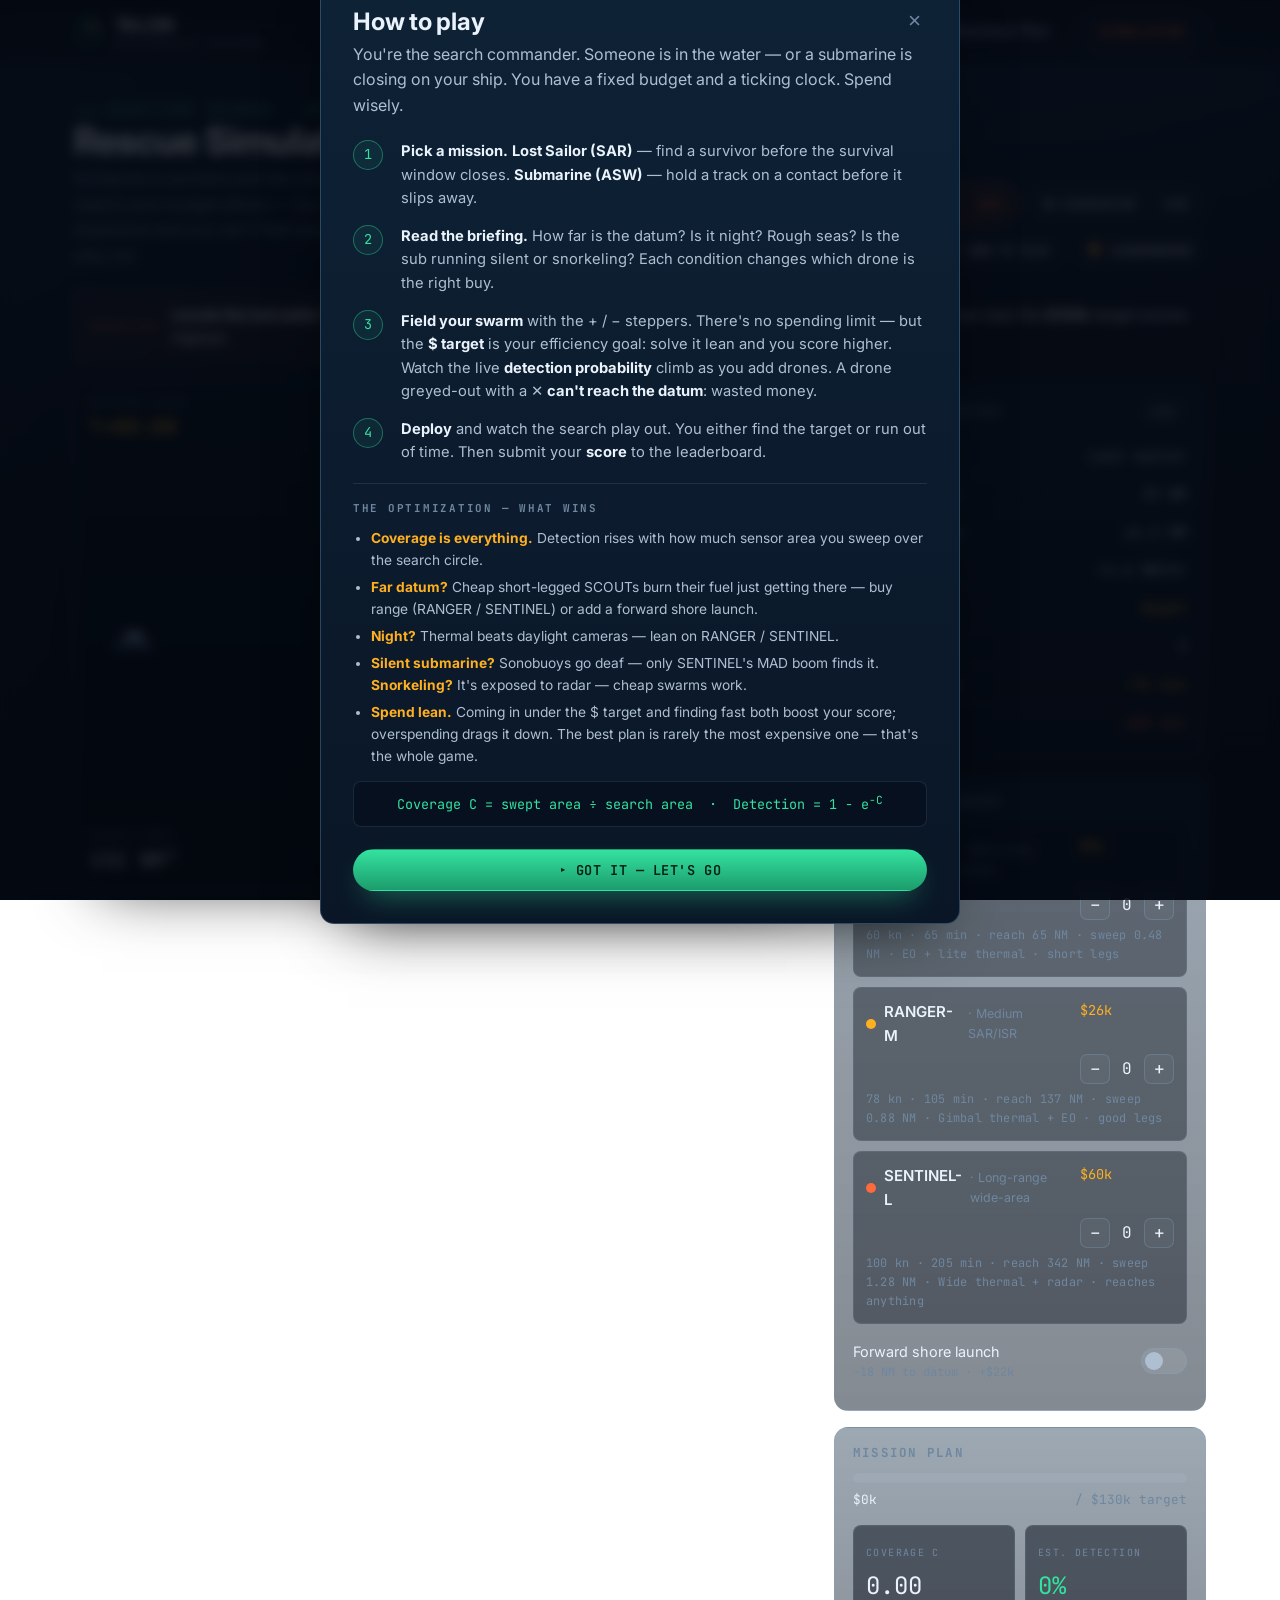
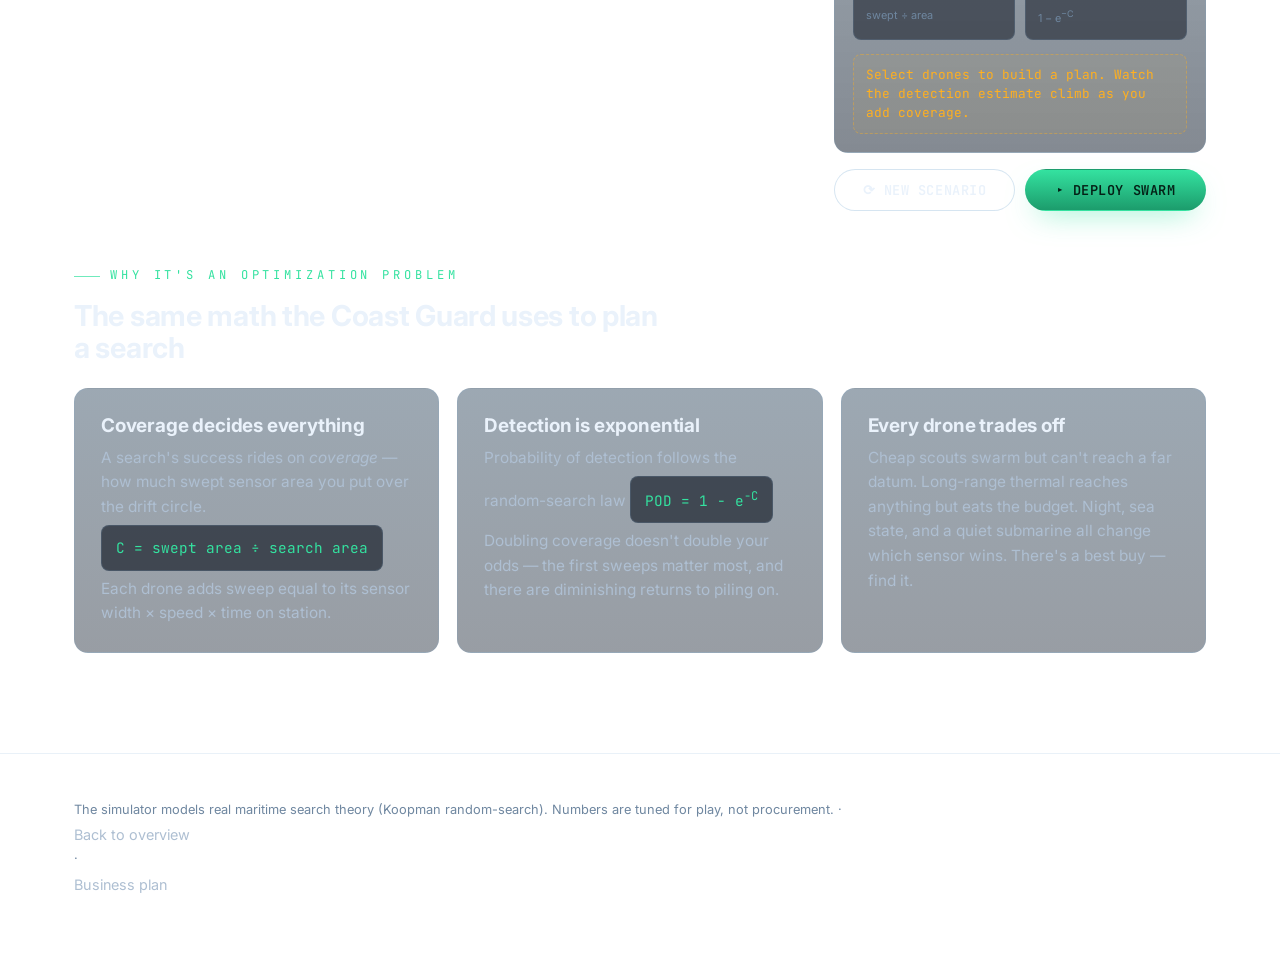
==== commit d6660e3b: "Budget redesign: remove hard spending cap, reward efficiency in score instead Players hated the wall" ====
--- a/game.html
+++ b/game.html
@@ -188,7 +188,7 @@
     <div class="htp-steps">
       <div class="s"><div class="n">1</div><p><b>Pick a mission.</b> <b>Lost Sailor (SAR)</b> — find a survivor before the survival window closes. <b>Submarine (ASW)</b> — hold a track on a contact before it slips away.</p></div>
       <div class="s"><div class="n">2</div><p><b>Read the briefing.</b> How far is the datum? Is it night? Rough seas? Is the sub running silent or snorkeling? Each condition changes which drone is the right buy.</p></div>
-      <div class="s"><div class="n">3</div><p><b>Field your swarm</b> with the + / − steppers, staying under budget. Watch the live <b>detection probability</b> — it updates as you add drones. A drone greyed-out with a ✕ <b>can't reach the datum</b>: wasted money.</p></div>
+      <div class="s"><div class="n">3</div><p><b>Field your swarm</b> with the + / − steppers. There's no spending limit — but the <b>$ target</b> is your efficiency goal: solve it lean and you score higher. Watch the live <b>detection probability</b> climb as you add drones. A drone greyed-out with a ✕ <b>can't reach the datum</b>: wasted money.</p></div>
       <div class="s"><div class="n">4</div><p><b>Deploy</b> and watch the search play out. You either find the target or run out of time. Then submit your <b>score</b> to the leaderboard.</p></div>
     </div>
 
@@ -199,7 +199,7 @@
         <li><b>Far datum?</b> Cheap short-legged SCOUTs burn their fuel just getting there — buy range (RANGER / SENTINEL) or add a forward shore launch.</li>
         <li><b>Night?</b> Thermal beats daylight cameras — lean on RANGER / SENTINEL.</li>
         <li><b>Silent submarine?</b> Sonobuoys go deaf — only SENTINEL's MAD boom finds it. <b>Snorkeling?</b> It's exposed to radar — cheap swarms work.</li>
-        <li><b>Don't overspend.</b> Leftover budget and a fast find both boost your score. The best plan is rarely the most expensive one.</li>
+        <li><b>Spend lean.</b> Coming in under the $ target and finding fast both boost your score; overspending drags it down. The best plan is rarely the most expensive one — that's the whole game.</li>
       </ul>
       <div class="htp-formula">Coverage&nbsp;C = swept area ÷ search area&nbsp;&nbsp;·&nbsp;&nbsp;Detection = 1 − e<sup>−C</sup></div>
     </div>
--- a/assets/css/game.css
+++ b/assets/css/game.css
@@ -214,3 +214,6 @@
 .lb-table tr.you td { background:rgba(255,176,32,0.07); }
 .lb-table tr.you td.nm { color:var(--amber); }
 .lb-empty { color:var(--ink-faint); font-family:var(--mono); font-size:.84rem; padding:20px 0; text-align:center; }
+
+.score-box .score-sub span.pos { color:var(--sonar); }
+.score-box .score-sub span.neg { color:var(--rescue); }
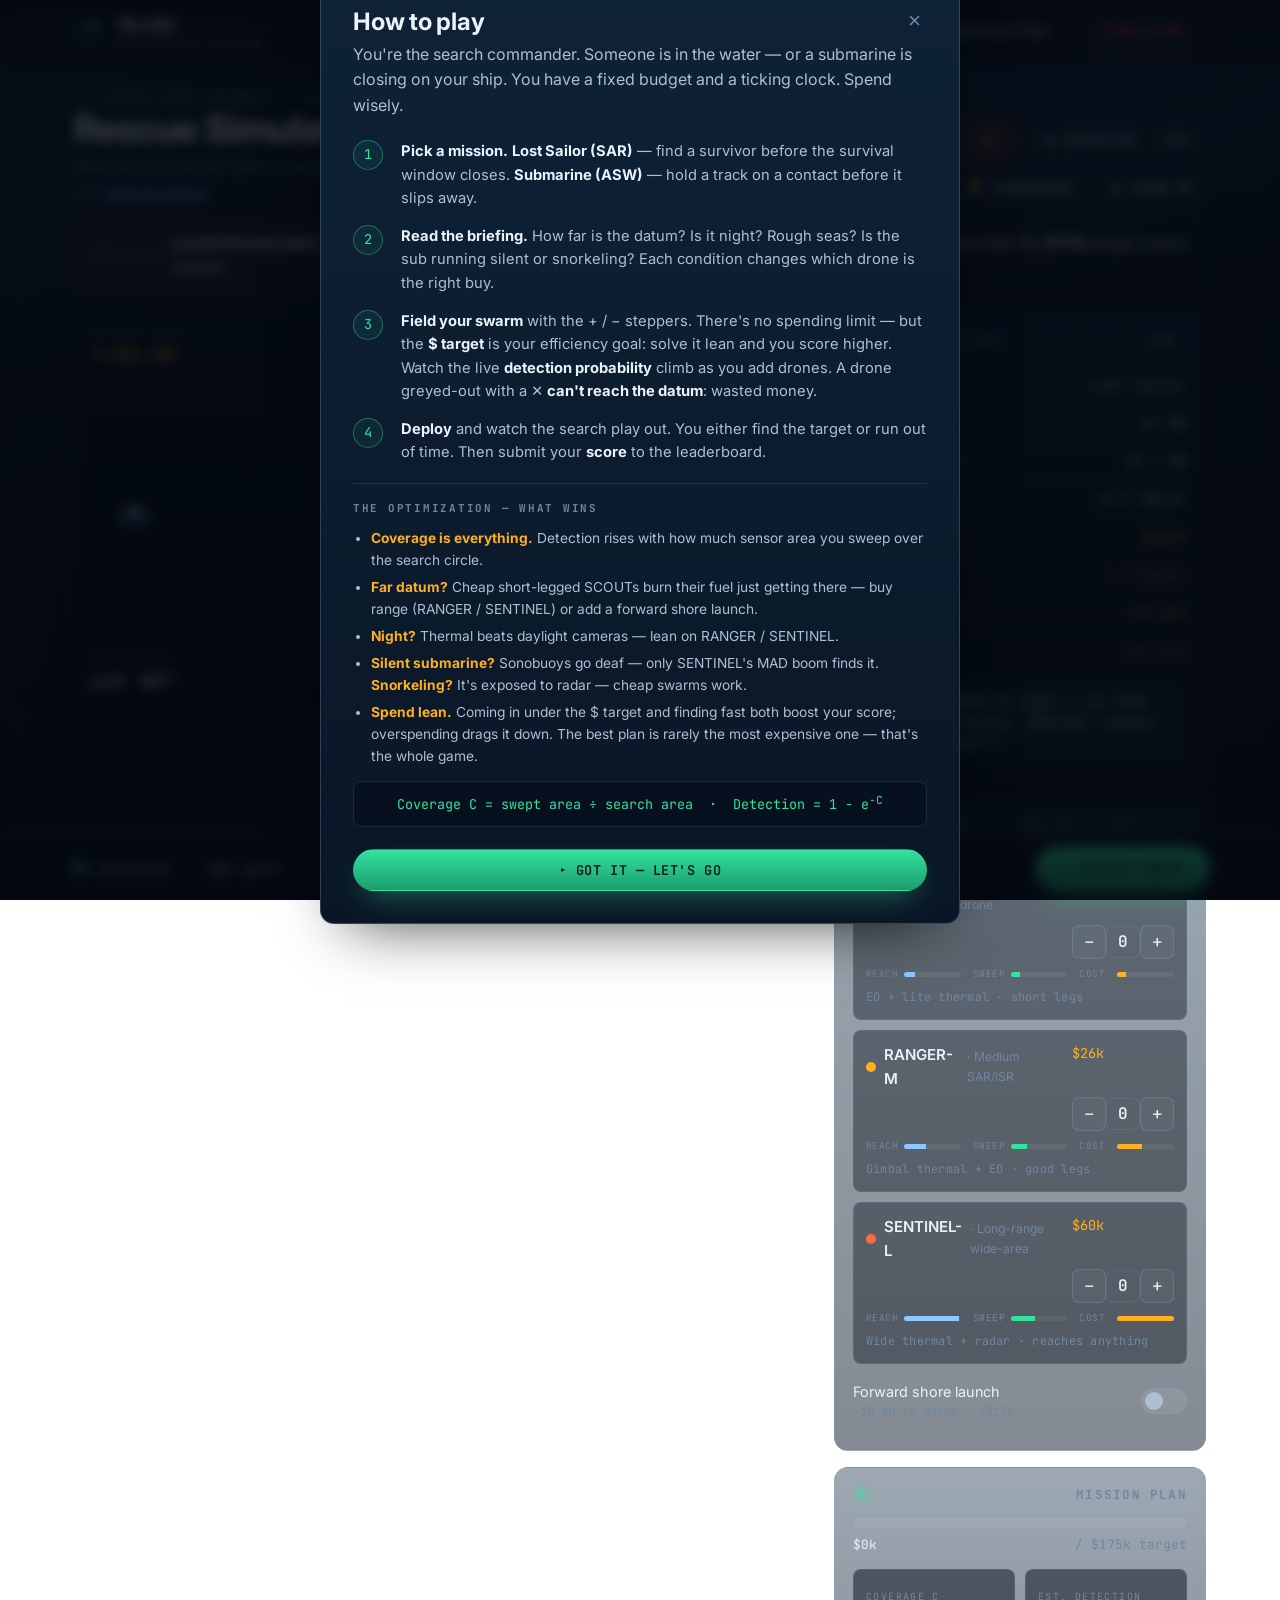
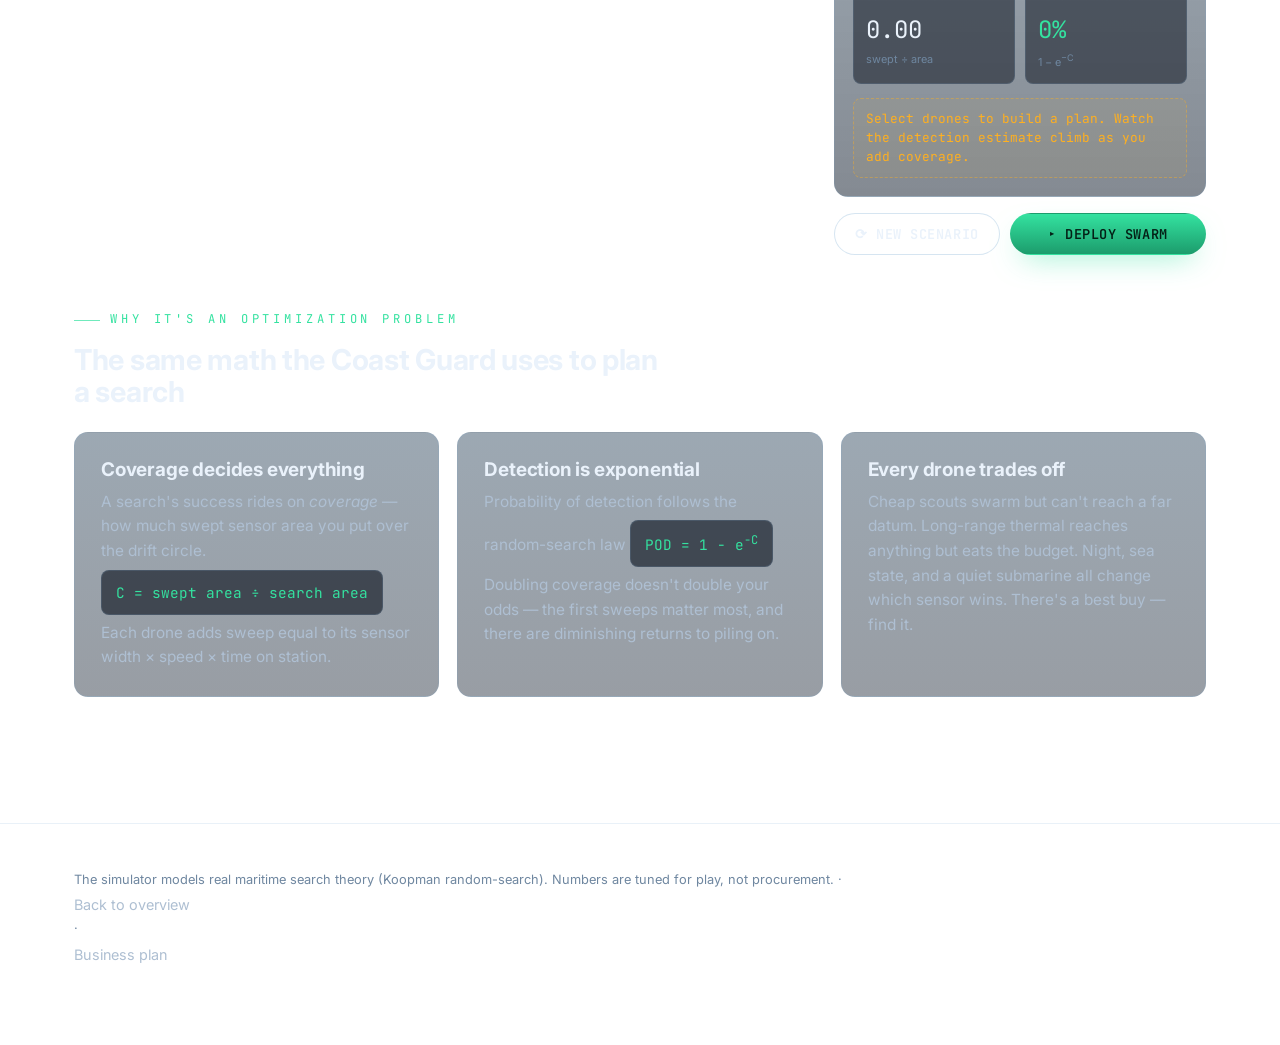
==== commit eba18f70: "Game v2: make strategy visible, detection earned, add juice, fix layout - Coverage is now PAINTED: a" ====
--- a/game.html
+++ b/game.html
@@ -42,7 +42,7 @@
       <div>
         <p class="kicker">Maritime search · optimization</p>
         <h1>Rescue Simulator</h1>
-        <p class="muted">Someone is out there and the clock is running. Build the most effective drone swarm your budget allows — too few and you never cover the area, too expensive and you can't field enough. Then deploy and watch search theory play out.</p>
+        <p class="muted">Build the right drone swarm, deploy, and find the target before the clock runs out. <button class="linklike" id="howtoInline">How to play ▸</button></p>
       </div>
       <div class="head-right">
         <div class="modes" role="tablist" aria-label="Mission mode">
@@ -52,6 +52,7 @@
         <div class="head-actions">
           <button class="btn btn-ghost btn-sm" id="howto">？ How to play</button>
           <button class="btn btn-ghost btn-sm" id="showLb">🏆 Leaderboard</button>
+          <button class="btn btn-ghost btn-sm" id="mute">🔊 Sound on</button>
         </div>
       </div>
     </div>
@@ -61,7 +62,8 @@
     <div class="sim-grid">
       <!-- STAGE -->
       <div class="stage-wrap">
-        <canvas id="stage" width="1520" height="1040"></canvas>
+        <canvas id="stage" width="1520" height="820"></canvas>
+        <div class="countdown" id="countdown"></div>
         <div class="hud">
           <div class="corner tl">
             <span class="lbl">Mission clock</span>
@@ -91,10 +93,11 @@
         <div class="card">
           <h3>Mission briefing <span class="pill" id="briefMode">SAR</span></h3>
           <div id="briefBody"></div>
+          <div class="brief-edge" id="briefEdge"></div>
         </div>
 
         <div class="card">
-          <h3>Field your swarm</h3>
+          <h3><span class="step-badge">1</span> Field your swarm <span class="muted" style="text-transform:none;letter-spacing:0;font-weight:400;font-size:.72rem;">— add with +, watch coverage</span></h3>
           <div class="fleet" id="fleet"></div>
           <div class="toggle-row" style="margin-top:6px;">
             <div class="tlabel">Forward shore launch
@@ -105,7 +108,7 @@
         </div>
 
         <div class="card">
-          <h3>Mission plan</h3>
+          <h3><span class="step-badge">2</span> Mission plan</h3>
           <div class="meter">
             <div class="bar"><div class="fill" id="budgetFill"></div></div>
             <div class="nums"><span class="spent" id="spent">$0k</span><span class="muted" id="budget">/ $0k budget</span></div>
@@ -149,11 +152,25 @@
   </div>
 </main>
 
+<!-- ALWAYS-VISIBLE ACTION DOCK -->
+<div class="action-dock">
+  <div class="dock-info">
+    <span class="dock-stat"><b id="dockPod">0%</b> detection</span>
+    <span class="dock-sep">·</span>
+    <span class="dock-stat"><span id="dockSpent">$0k</span> spent</span>
+  </div>
+  <button class="btn btn-sonar" id="deployDock">▸ Deploy swarm</button>
+</div>
+
 <!-- DEBRIEF MODAL -->
 <div class="modal-back" id="modalBack">
   <div class="modal">
-    <div class="verdict" id="verdict">—</div>
+    <div class="verdict-row">
+      <div class="verdict" id="verdict">—</div>
+      <div class="stars" id="stars"></div>
+    </div>
     <p class="vsub" id="verdictSub"></p>
+    <div class="plan-chips" id="planChips"></div>
     <div class="scoreline">
       <div class="s"><strong id="sTime">—</strong><span id="sTimeLbl">Time to find</span></div>
       <div class="s"><strong id="sCost">—</strong><span>Spent</span></div>
--- a/assets/css/game.css
+++ b/assets/css/game.css
@@ -217,3 +217,84 @@
 
 .score-box .score-sub span.pos { color:var(--sonar); }
 .score-box .score-sub span.neg { color:var(--rescue); }
+
+/* ============================================================
+   v2 — layout fixes, coverage preview, juice, stars/chips
+   ============================================================ */
+
+/* --- layout: stop the canvas eating the fold; keep Deploy reachable --- */
+.sim-shell { padding-top: 16px; padding-bottom: 86px; }   /* room for fixed dock */
+.sim-head { margin-bottom: 14px; }
+#stage { max-height: calc(100vh - 210px); }
+.linklike { background:none; border:none; color:var(--ice); font: inherit; cursor:pointer; padding:0; text-decoration:underline; }
+.linklike:hover { color:var(--ice-soft); }
+
+/* steppers: more clickable */
+.stepper button { width:34px; height:34px; }
+.stepper button:hover { background:rgba(52,226,160,0.10); }
+.stepper .count { border:1px solid var(--hairline); border-radius:6px; font-weight:600; padding:2px 0; }
+
+/* CTA weighting: Deploy dominates, New scenario shrinks */
+.sim-actions #newScenario { flex:0 0 auto; }
+.sim-actions #deploy { flex:1; }
+
+/* numbered step badges on cards */
+.step-badge { display:inline-grid; place-items:center; width:18px; height:18px; border-radius:50%;
+  background:rgba(52,226,160,0.15); border:1px solid rgba(52,226,160,0.4); color:var(--sonar);
+  font-size:.64rem; margin-right:7px; vertical-align:middle; }
+
+/* scenario "edge" callout in the briefing */
+.brief-edge { margin-top:12px; font-size:.84rem; color:var(--ice-soft); font-family:var(--mono); line-height:1.5;
+  padding:10px 12px; border-left:2px solid var(--sonar); background:rgba(52,226,160,0.06); border-radius:0 6px 6px 0; }
+.brief-edge b { color:var(--sonar); }
+
+/* reach / sweep / cost bars per drone */
+.dbars { grid-column:1 / -1; display:flex; gap:12px; margin-top:2px; }
+.dbar { flex:1; display:flex; align-items:center; gap:6px; }
+.dbar > span { font-family:var(--mono); font-size:.58rem; color:var(--ink-faint); width:32px; text-transform:uppercase; letter-spacing:.05em; }
+.dbar .track { flex:1; height:5px; background:rgba(255,255,255,0.06); border-radius:3px; overflow:hidden; }
+.dbar .track i { display:block; height:100%; background:var(--ice); }
+.dbar .track i.son { background:var(--sonar); }
+.dbar .track i.amb { background:var(--amber); }
+.dbar .track i.bad { background:var(--rescue); }
+.drone .dspec .reach-flag { color:var(--rescue); }
+
+/* always-visible bottom action dock */
+.action-dock { position:fixed; left:0; right:0; bottom:0; z-index:40;
+  display:flex; align-items:center; justify-content:space-between; gap:16px;
+  padding:10px max(20px, calc((100vw - var(--maxw))/2 + 20px));
+  background:linear-gradient(0deg, var(--abyss), rgba(6,13,24,0.9));
+  border-top:1px solid var(--hairline-2); backdrop-filter:blur(10px); }
+.action-dock .dock-info { font-family:var(--mono); font-size:.86rem; color:var(--ink-soft); }
+.action-dock .dock-stat b { color:var(--sonar); font-size:1.05rem; }
+.action-dock #dockSpent.over { color:var(--rescue); }
+.action-dock .dock-sep { color:var(--ink-faint); margin:0 8px; }
+.action-dock #deployDock { padding:12px 26px; flex:none; }
+.action-dock #deployDock[disabled]{ opacity:.4; }
+
+/* launch countdown overlay */
+.countdown { position:absolute; inset:0; display:none; align-items:center; justify-content:center; pointer-events:none; z-index:6;
+  font-family:var(--mono); font-weight:700; font-size:clamp(3rem,12vw,7rem); color:var(--sonar);
+  text-shadow:0 0 40px rgba(52,226,160,0.6); letter-spacing:.05em; }
+.countdown.show { display:flex; animation:cdpop .56s ease; }
+@keyframes cdpop { 0%{transform:scale(.55);opacity:0} 45%{opacity:1} 100%{transform:scale(1.08);opacity:.85} }
+
+/* debrief: verdict row + stars + plan-vs-optimal chips */
+.verdict-row { display:flex; align-items:center; justify-content:space-between; gap:16px; }
+.stars { font-size:1.6rem; letter-spacing:5px; white-space:nowrap; }
+.stars .star { color:rgba(255,255,255,0.14); }
+.stars .star.on { color:var(--amber); text-shadow:0 0 12px rgba(255,176,32,0.6); }
+.plan-chips { margin:14px 0 18px; display:flex; flex-direction:column; gap:8px; }
+.chip-row { display:flex; align-items:center; gap:6px; flex-wrap:wrap; }
+.chip-lbl { font-family:var(--mono); font-size:.62rem; text-transform:uppercase; letter-spacing:.1em; color:var(--ink-faint); width:54px; }
+.chip { font-family:var(--mono); font-size:.74rem; padding:3px 9px; border-radius:999px; border:1px solid var(--hairline-2); color:var(--ink-soft); }
+.chip.you { border-color:rgba(255,176,32,0.4); color:var(--amber); background:rgba(255,176,32,0.07); }
+.chip.opt { border-color:rgba(52,226,160,0.4); color:var(--sonar); background:rgba(52,226,160,0.07); }
+
+/* mobile: controls first, map preview below */
+@media (max-width:980px){
+  .sim-grid { display:flex; flex-direction:column; }
+  .rail { order:1; }
+  .stage-wrap { order:2; }
+  #stage { max-height:46vh; }
+}
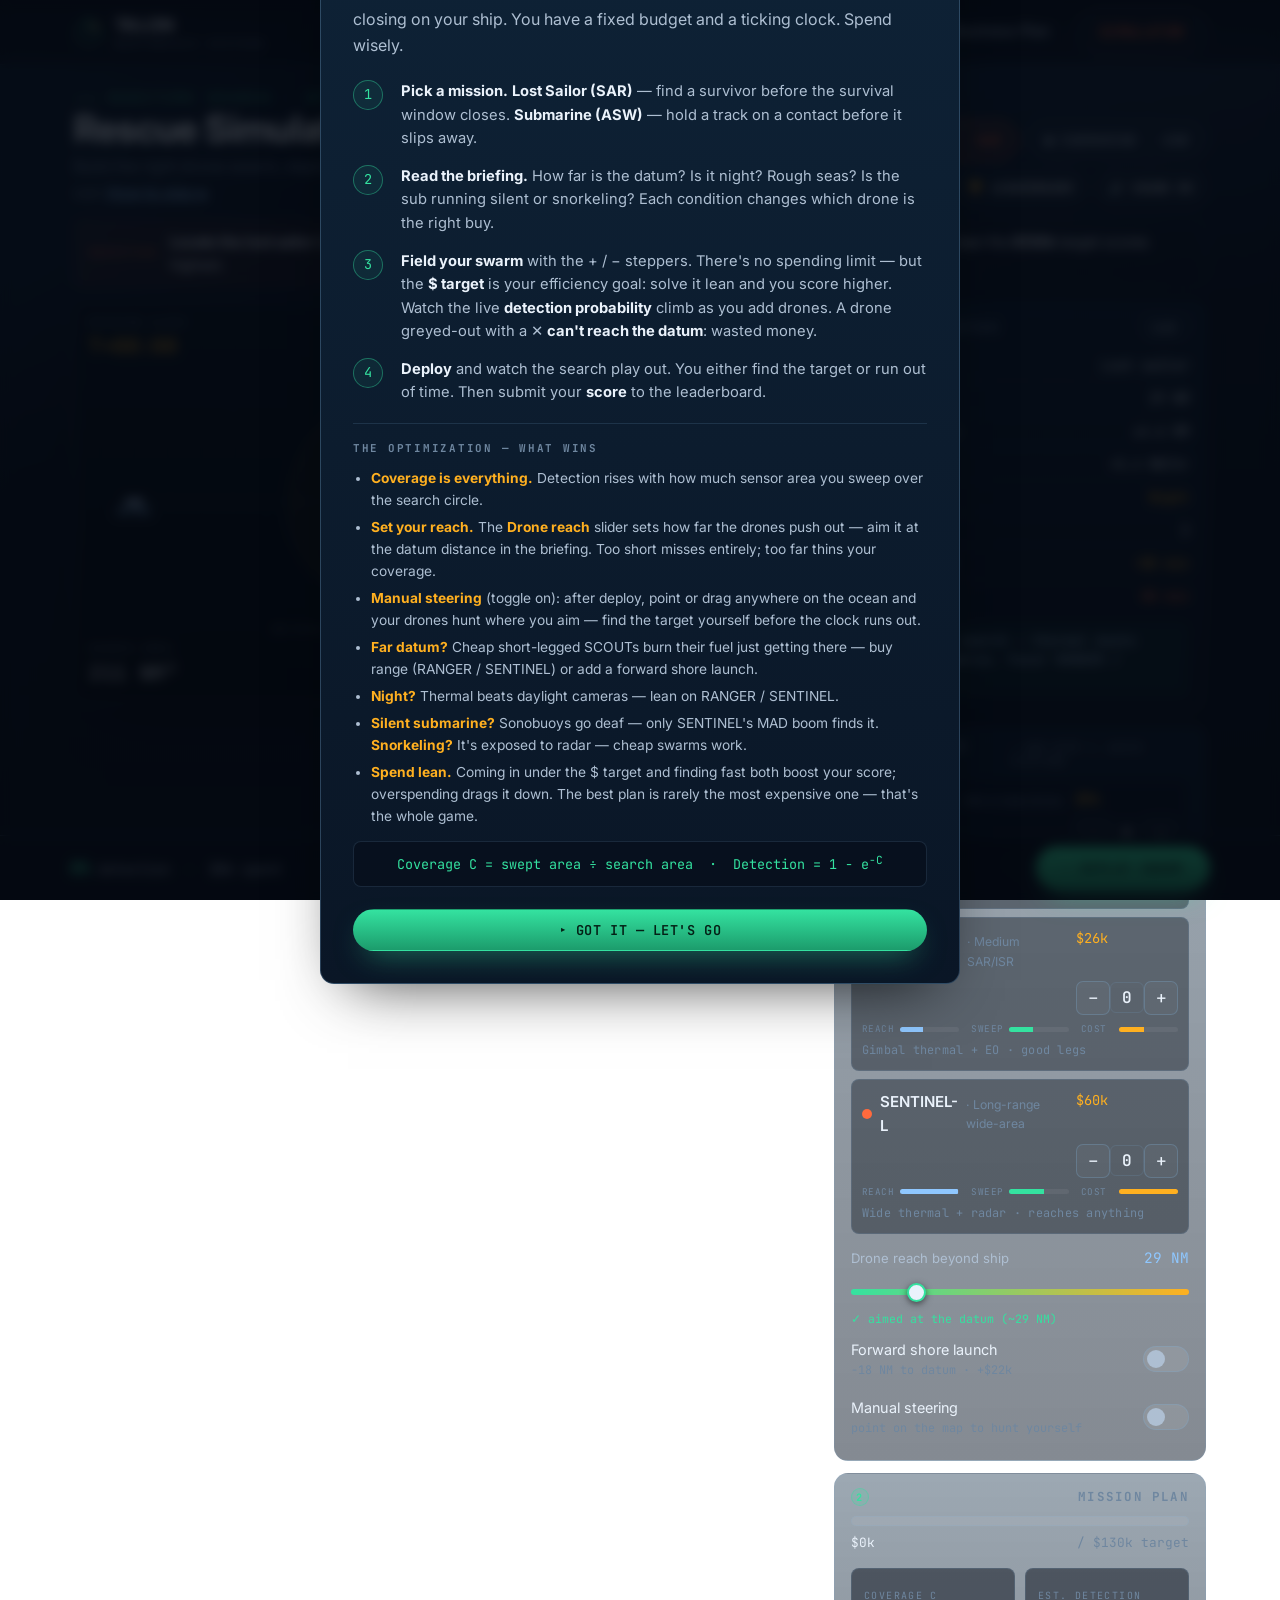
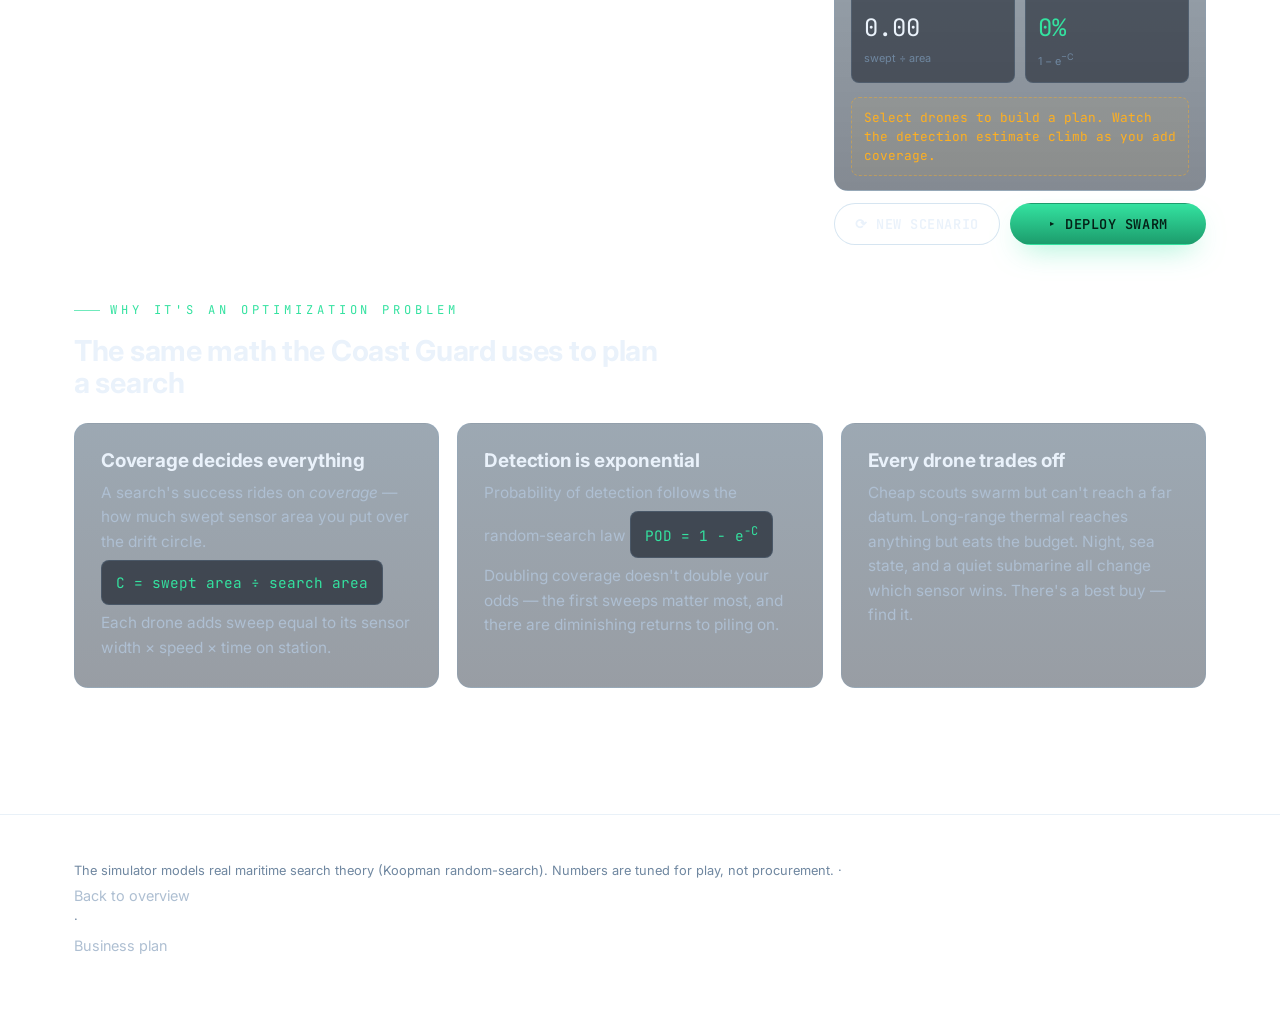
==== commit c146733d: "Game v3: configurable drone reach, steaming ship, manual steer mode, tighter config - Drone reach sl" ====
--- a/game.html
+++ b/game.html
@@ -99,11 +99,27 @@
         <div class="card">
           <h3><span class="step-badge">1</span> Field your swarm <span class="muted" style="text-transform:none;letter-spacing:0;font-weight:400;font-size:.72rem;">— add with +, watch coverage</span></h3>
           <div class="fleet" id="fleet"></div>
-          <div class="toggle-row" style="margin-top:6px;">
+
+          <div class="range-row">
+            <div class="range-head">
+              <span>Drone reach beyond ship</span>
+              <span class="mono" id="rangeVal">45 NM</span>
+            </div>
+            <input type="range" id="rangeSlider" class="rng" min="15" max="95" step="1" value="45" />
+            <div class="range-hint" id="rangeHint"></div>
+          </div>
+
+          <div class="toggle-row">
             <div class="tlabel">Forward shore launch
               <small id="shoreNote">−18 NM to datum · +$22k</small>
             </div>
             <label class="switch"><input type="checkbox" id="shore"><span class="slot"></span></label>
+          </div>
+          <div class="toggle-row">
+            <div class="tlabel">Manual steering
+              <small>point on the map to hunt yourself</small>
+            </div>
+            <label class="switch"><input type="checkbox" id="manual"><span class="slot"></span></label>
           </div>
         </div>
 
@@ -213,6 +229,8 @@
       <h4>The optimization — what wins</h4>
       <ul>
         <li><b>Coverage is everything.</b> Detection rises with how much sensor area you sweep over the search circle.</li>
+        <li><b>Set your reach.</b> The <b>Drone reach</b> slider sets how far the drones push out — aim it at the datum distance in the briefing. Too short misses entirely; too far thins your coverage.</li>
+        <li><b>Manual steering</b> (toggle on): after deploy, point or drag anywhere on the ocean and your drones hunt where you aim — find the target yourself before the clock runs out.</li>
         <li><b>Far datum?</b> Cheap short-legged SCOUTs burn their fuel just getting there — buy range (RANGER / SENTINEL) or add a forward shore launch.</li>
         <li><b>Night?</b> Thermal beats daylight cameras — lean on RANGER / SENTINEL.</li>
         <li><b>Silent submarine?</b> Sonobuoys go deaf — only SENTINEL's MAD boom finds it. <b>Snorkeling?</b> It's exposed to radar — cheap swarms work.</li>
--- a/assets/css/game.css
+++ b/assets/css/game.css
@@ -298,3 +298,28 @@
   .stage-wrap { order:2; }
   #stage { max-height:46vh; }
 }
+
+/* ============================================================
+   v3 — range slider, manual toggle, compact rail
+   ============================================================ */
+.range-row { margin:12px 0 2px; }
+.range-head { display:flex; justify-content:space-between; align-items:baseline; font-size:.82rem; color:var(--ink-soft); margin-bottom:8px; }
+.range-head .mono { color:var(--ice); font-size:.9rem; }
+.rng { -webkit-appearance:none; appearance:none; width:100%; height:6px; border-radius:3px; margin:0;
+  background:linear-gradient(90deg, var(--sonar), var(--amber)); outline:none; cursor:pointer; }
+.rng::-webkit-slider-thumb { -webkit-appearance:none; appearance:none; width:19px; height:19px; border-radius:50%;
+  background:var(--ink); border:2px solid var(--sonar); cursor:pointer; box-shadow:0 2px 7px rgba(0,0,0,.55); }
+.rng::-moz-range-thumb { width:19px; height:19px; border-radius:50%; background:var(--ink); border:2px solid var(--sonar); cursor:pointer; }
+.range-hint { font-family:var(--mono); font-size:.72rem; margin-top:7px; }
+.range-hint.good { color:var(--sonar); } .range-hint.warn { color:var(--amber); } .range-hint.bad { color:var(--rescue); }
+
+/* compact the config rail so there's less scrolling */
+.rail { gap:12px; }
+.card { padding:14px 16px; }
+.card h3 { margin-bottom:10px; }
+.brief-row { padding:5px 0; font-size:.86rem; }
+.brief-edge { margin-top:10px; padding:9px 11px; font-size:.8rem; }
+.fleet { gap:8px; }
+.drone { padding:10px; gap:5px 12px; }
+.toggle-row { padding:8px 0; }
+.objective { padding:10px 14px; margin-bottom:14px; font-size:.9rem; }
